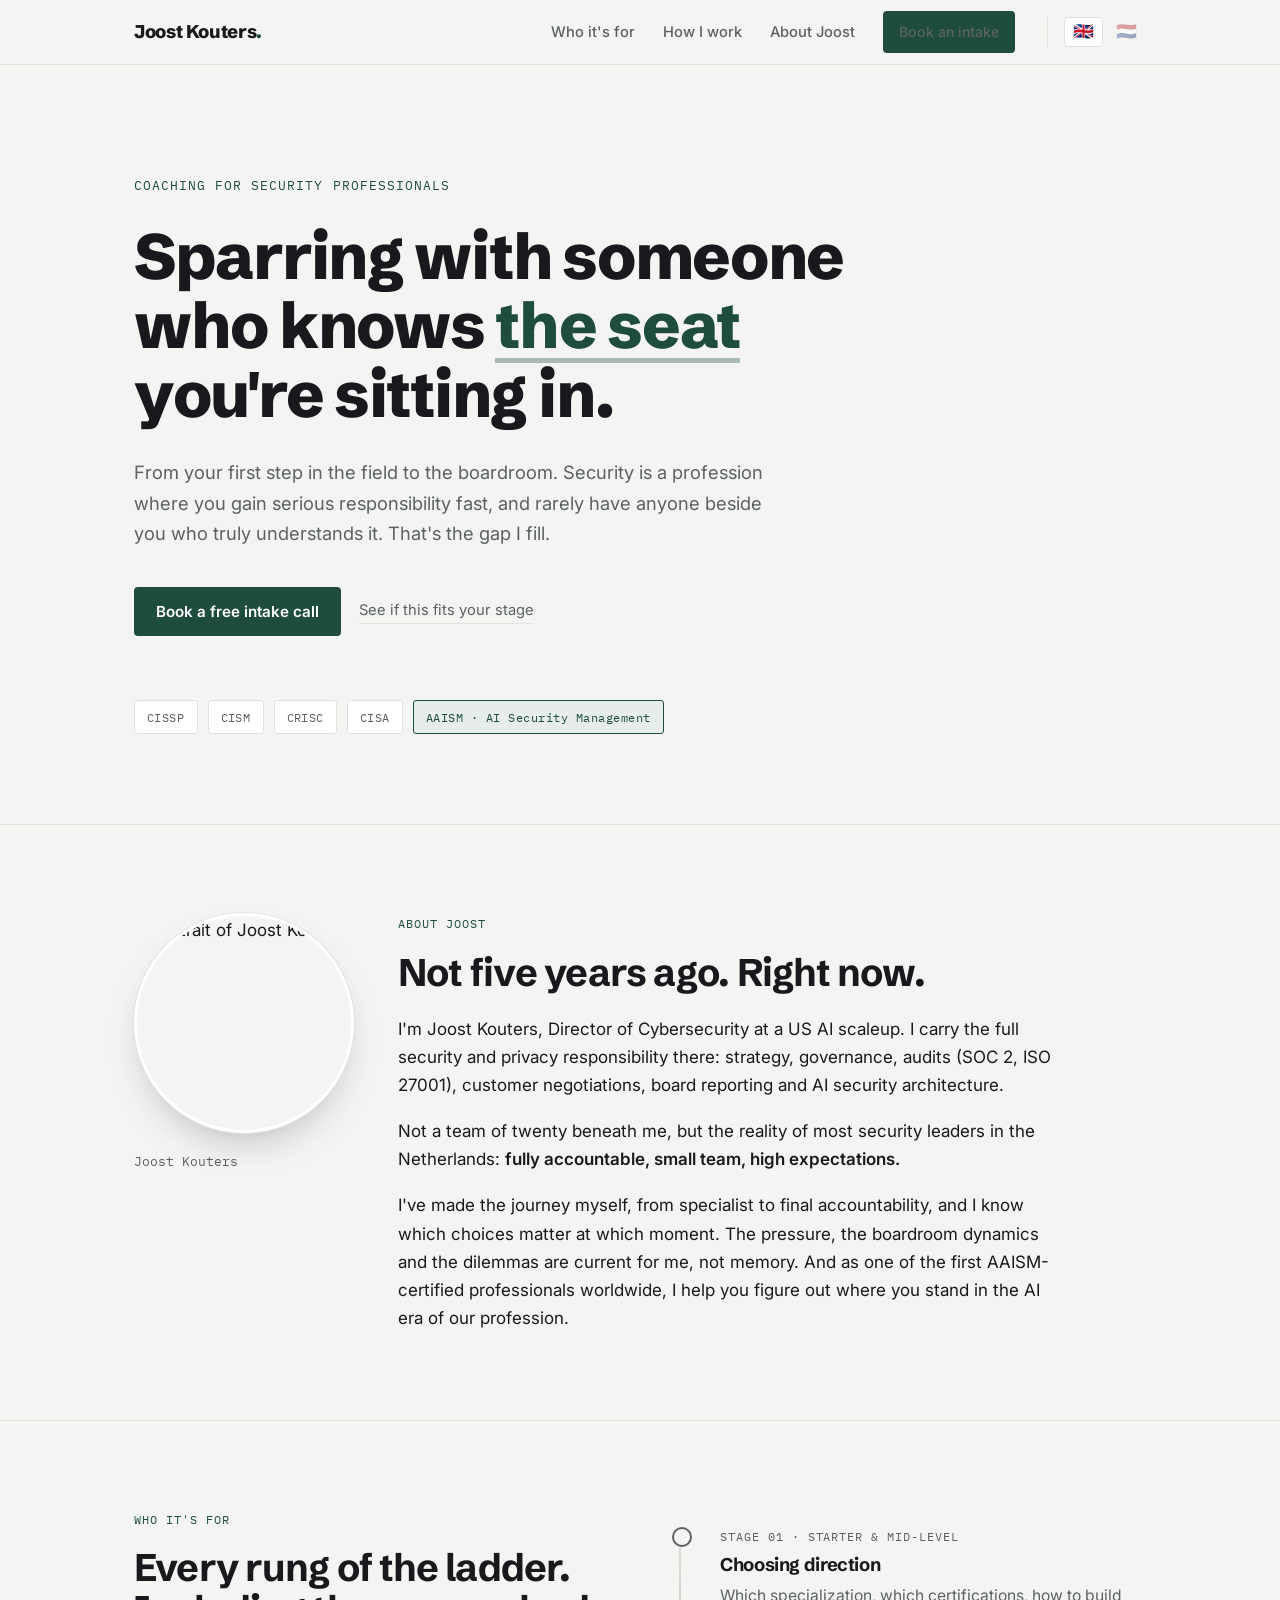
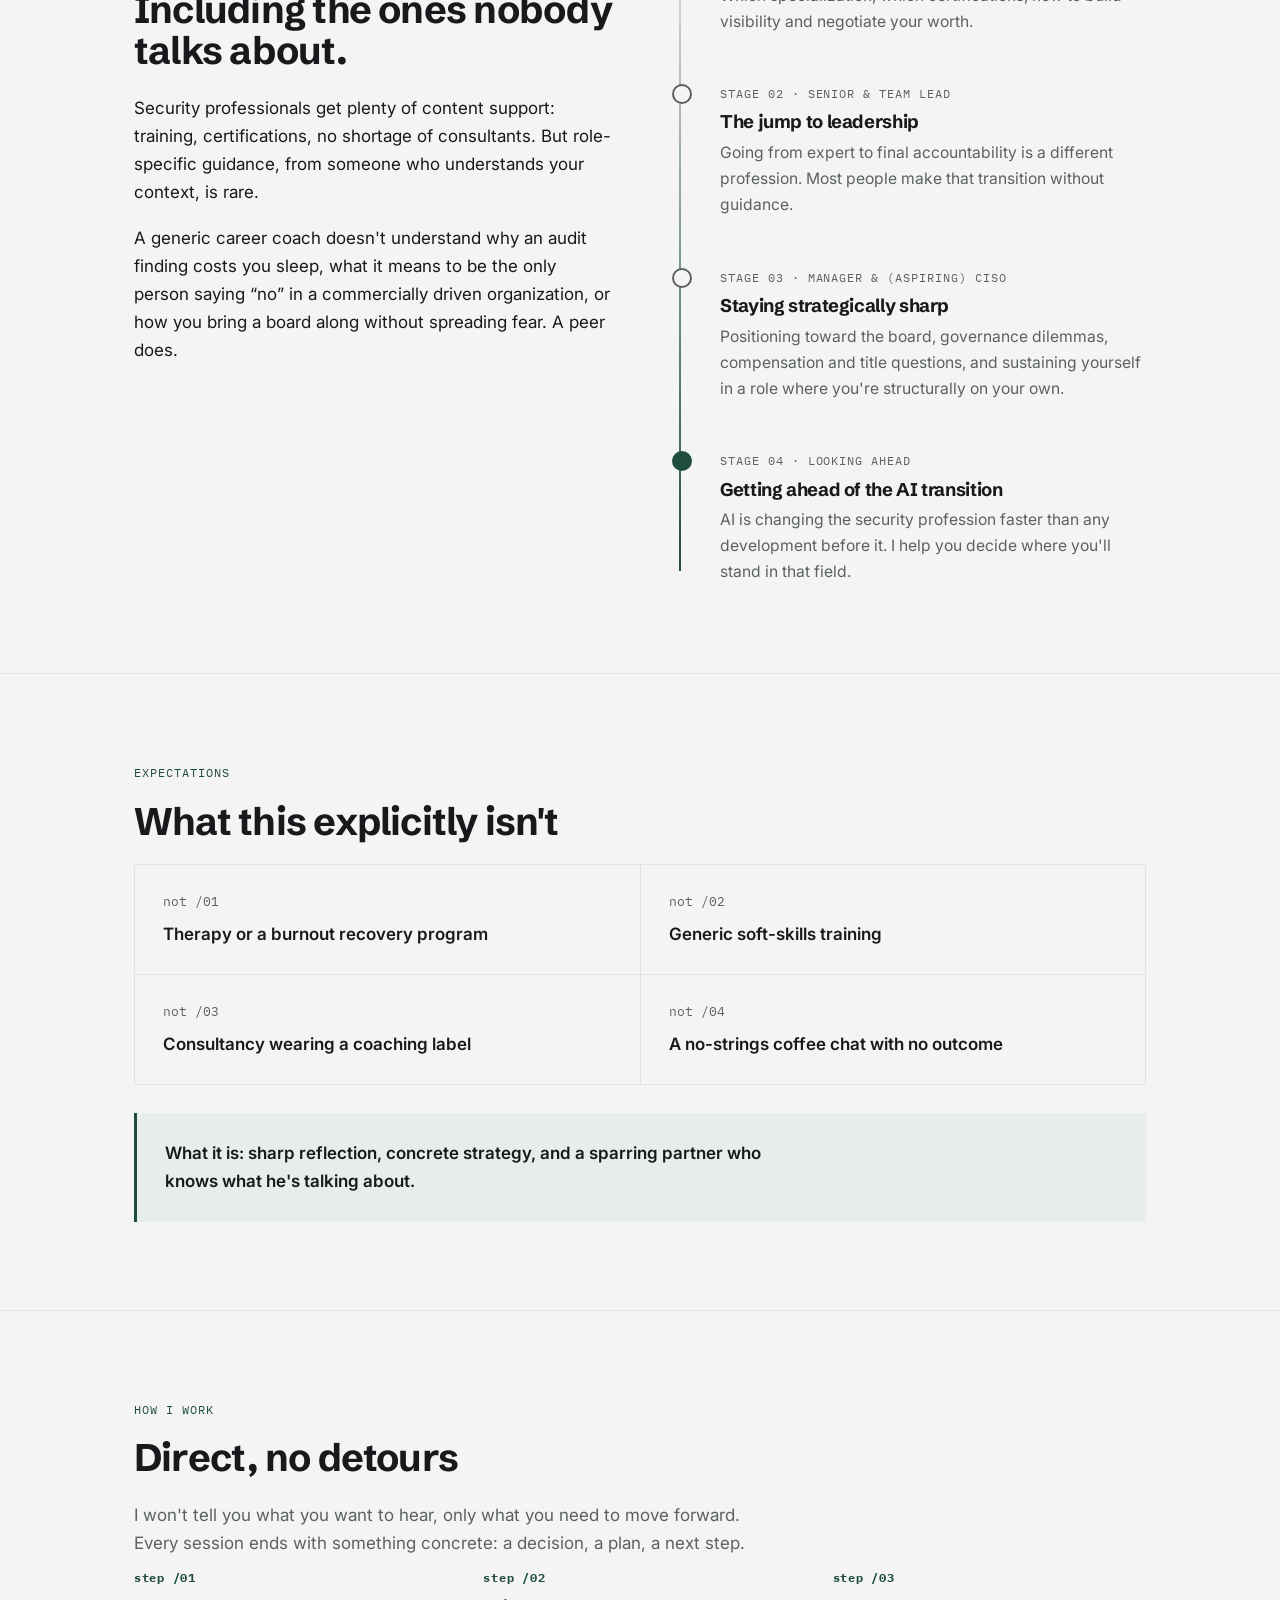
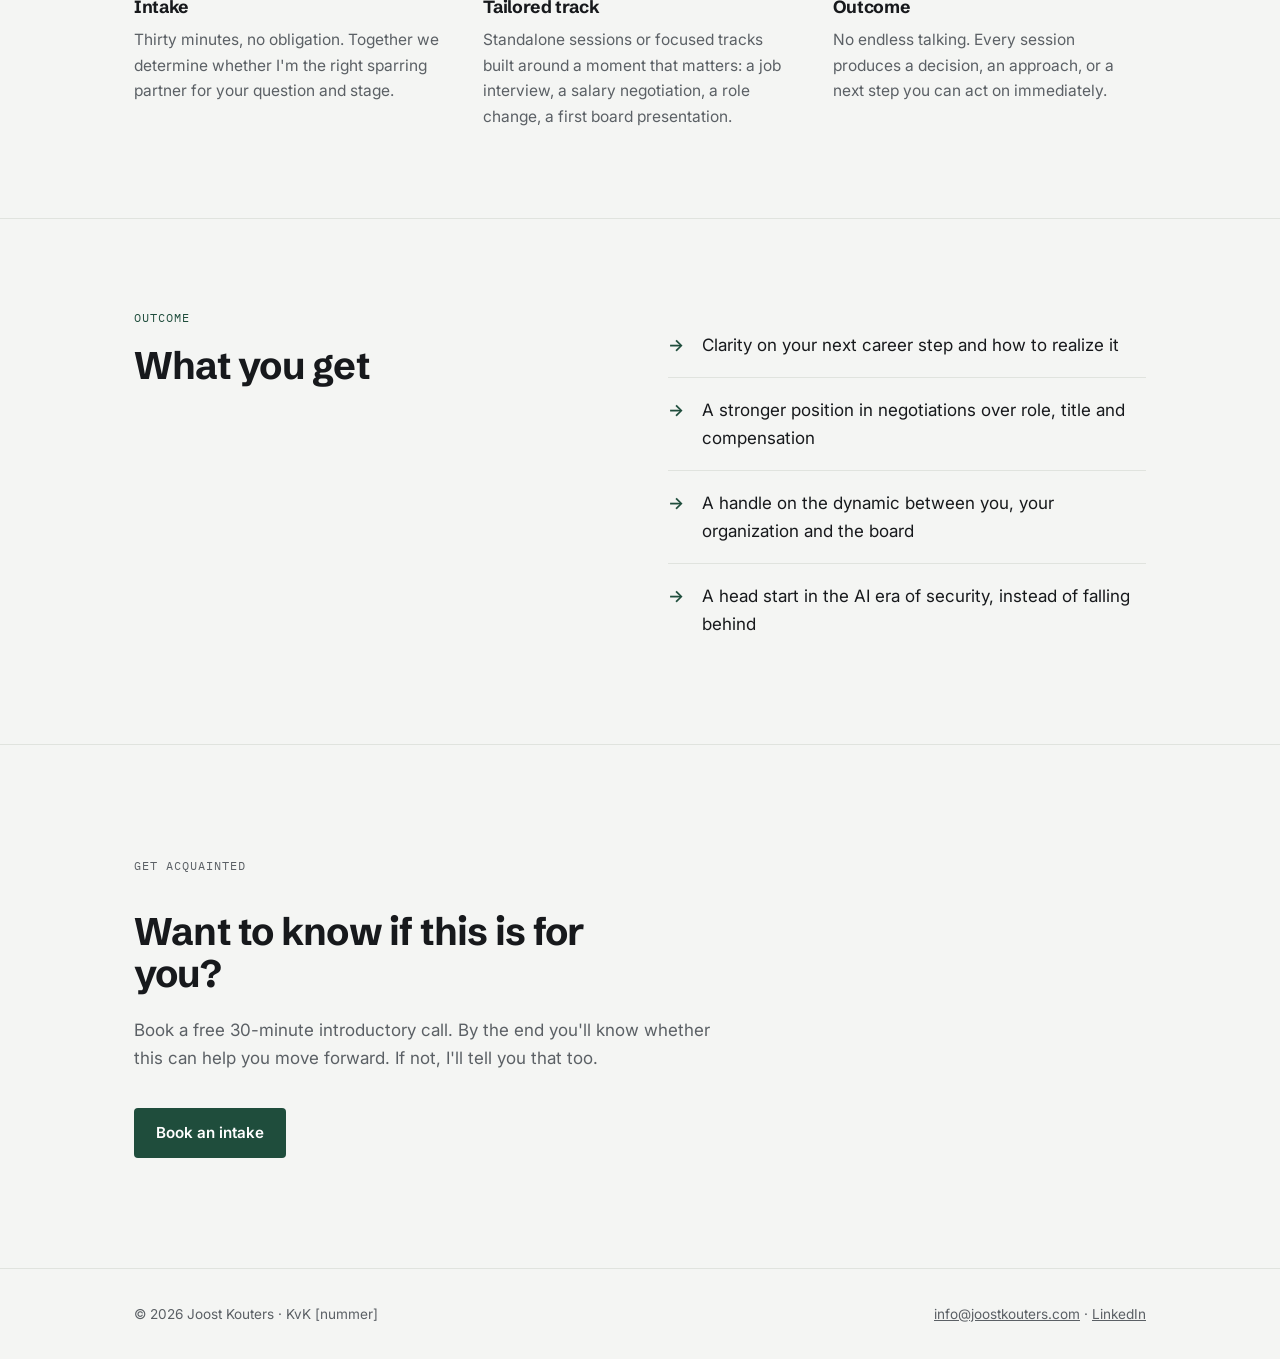
==== coaching/index.html @ 0af23fb3 "Create index.html" ====
<!DOCTYPE html>
<html lang="en">
<head>
<meta charset="UTF-8">
<meta name="viewport" content="width=device-width, initial-scale=1.0">
<title data-en="Coaching for Security Professionals — Joost Kouters" data-nl="Coaching voor securityprofessionals — Joost Kouters">Coaching for Security Professionals — Joost Kouters</title>
<meta name="description"
  data-en-content="Career guidance for security professionals, at every stage. From a peer who's in the seat right now."
  data-nl-content="Carri&egrave;rebegeleiding voor securityprofessionals, in elke fase. Door een vakgenoot die nu zelf in de rol zit."
  content="Career guidance for security professionals, at every stage. From a peer who's in the seat right now.">
<link rel="preconnect" href="https://fonts.googleapis.com">
<link rel="preconnect" href="https://fonts.gstatic.com" crossorigin>
<link href="https://fonts.googleapis.com/css2?family=Schibsted+Grotesk:wght@400;500;600;700;800&family=Inter:wght@400;500;600&family=IBM+Plex+Mono:wght@400;500&display=swap" rel="stylesheet">
<link rel="stylesheet" href="/style.css">
</head>
<body>

<nav>
  <div class="wrap nav-inner">
    <a class="wordmark" href="/">Joost Kouters<span>.</span></a>
    <div class="nav-links">
      <a href="#voorwie" data-en="Who it's for" data-nl="Voor wie">Who it's for</a>
      <a href="#werkwijze" data-en="How I work" data-nl="Werkwijze">How I work</a>
      <a href="#over" data-en="About Joost" data-nl="Over Joost">About Joost</a>
      <a class="btn small" href="#contact" data-en="Book an intake" data-nl="Plan een intake">Book an intake</a>
      <div class="lang-switch" role="group" aria-label="Language">
        <button type="button" data-set-lang="en" aria-pressed="true"><span aria-hidden="true">🇬🇧</span><span class="visually-hidden">English</span></button>
        <button type="button" data-set-lang="nl" aria-pressed="false"><span aria-hidden="true">🇳🇱</span><span class="visually-hidden">Nederlands</span></button>
      </div>
    </div>
  </div>
</nav>

<header class="hero" id="top">
  <div class="wrap">
    <p class="eyebrow" data-en="Coaching for security professionals" data-nl="Coaching voor securityprofessionals">Coaching for security professionals</p>
    <h1 data-en-html="Sparring with someone who knows <em>the seat</em> you're sitting in."
        data-nl-html="Sparring door iemand die <em>de stoel kent</em> waarin jij zit.">Sparring with someone who knows <em>the seat</em> you're sitting in.</h1>
    <p class="lede"
      data-en="From your first step in the field to the boardroom. Security is a profession where you gain serious responsibility fast, and rarely have anyone beside you who truly understands it. That's the gap I fill."
      data-nl="Van je eerste stap in het vak tot de bestuurstafel. Security is een vak waarin je snel veel verantwoordelijkheid krijgt en zelden iemand naast je hebt die het echt begrijpt. Dat gat vul ik.">
      From your first step in the field to the boardroom. Security is a profession where you gain serious responsibility fast, and rarely have anyone beside you who truly understands it. That's the gap I fill.
    </p>
    <div class="hero-cta">
      <a class="btn" href="#contact" data-en="Book a free intake call" data-nl="Plan een vrijblijvende intake">Book a free intake call</a>
      <a class="quiet" href="#voorwie" data-en="See if this fits your stage" data-nl="Kijk of dit bij jouw fase past">See if this fits your stage</a>
    </div>
    <div class="certs" aria-label="Certifications">
      <span class="cert">CISSP</span>
      <span class="cert">CISM</span>
      <span class="cert">CRISC</span>
      <span class="cert">CISA</span>
      <span class="cert hl">AAISM &middot; AI Security Management</span>
    </div>
  </div>
</header>

<section id="over">
  <div class="wrap cols cols--photo">
    <div class="about-photo-wrap">
      <img class="about-photo" src="/images/joost.jpg" alt="Portrait of Joost Kouters" width="220" height="220" loading="lazy">
      <span class="caption">Joost Kouters</span>
    </div>
    <div>
      <p class="kicker" data-en="About Joost" data-nl="Over Joost">About Joost</p>
      <h2 data-en="Not five years ago. Right now." data-nl="Niet vijf jaar geleden in de rol. Nu.">Not five years ago. Right now.</h2>
      <div class="prose reveal">
      <p data-en="I'm Joost Kouters, Director of Cybersecurity at a US AI scaleup. I carry the full security and privacy responsibility there: strategy, governance, audits (SOC 2, ISO 27001), customer negotiations, board reporting and AI security architecture."
         data-nl="Ik ben Joost Kouters, Director of Cybersecurity bij een Amerikaanse AI-scaleup. Ik draag daar de volledige security- en privacyverantwoordelijkheid: strategie, governance, audits (SOC 2, ISO 27001), klantonderhandelingen, boardrapportage en AI-securityarchitectuur.">
         I'm Joost Kouters, Director of Cybersecurity at a US AI scaleup. I carry the full security and privacy responsibility there: strategy, governance, audits (SOC 2, ISO 27001), customer negotiations, board reporting and AI security architecture.
      </p>
      <p data-en-html="Not a team of twenty beneath me, but the reality of most security leaders in the Netherlands: <strong>fully accountable, small team, high expectations.</strong>"
         data-nl-html="Geen team van twintig man onder me, maar de realiteit van de meeste securityleiders in Nederland: <strong>eindverantwoordelijk, klein team, grote verwachtingen.</strong>">
         Not a team of twenty beneath me, but the reality of most security leaders in the Netherlands: <strong>fully accountable, small team, high expectations.</strong>
      </p>
      <p data-en="I've made the journey myself, from specialist to final accountability, and I know which choices matter at which moment. The pressure, the boardroom dynamics and the dilemmas are current for me, not memory. And as one of the first AAISM-certified professionals worldwide, I help you figure out where you stand in the AI era of our profession."
         data-nl="Ik heb zelf de weg afgelegd van specialist naar eindverantwoordelijke en weet welke keuzes op welk moment het verschil maken. De druk, de boarddynamiek en de dilemma's zijn voor mij actueel, geen herinnering. En als een van de eerste AAISM-gecertificeerden wereldwijd help ik je bepalen waar jij staat in het AI-tijdperk van ons vak.">
         I've made the journey myself, from specialist to final accountability, and I know which choices matter at which moment. The pressure, the boardroom dynamics and the dilemmas are current for me, not memory. And as one of the first AAISM-certified professionals worldwide, I help you figure out where you stand in the AI era of our profession.
      </p>
      </div>
    </div>
  </div>
</section>

<section id="voorwie">
  <div class="wrap cols">
    <div>
      <p class="kicker" data-en="Who it's for" data-nl="Voor wie">Who it's for</p>
      <h2 data-en="Every rung of the ladder. Including the ones nobody talks about." data-nl="Elke fase van de ladder. Ook de treden waar niemand het over heeft.">Every rung of the ladder. Including the ones nobody talks about.</h2>
      <div class="prose">
        <p data-en="Security professionals get plenty of content support: training, certifications, no shortage of consultants. But role-specific guidance, from someone who understands your context, is rare."
           data-nl="Securityprofessionals krijgen volop inhoudelijke ondersteuning: trainingen, certificeringen, consultants genoeg. Maar rolgerichte begeleiding, door iemand die jouw context kent, is zeldzaam.">
           Security professionals get plenty of content support: training, certifications, no shortage of consultants. But role-specific guidance, from someone who understands your context, is rare.
        </p>
        <p data-en="A generic career coach doesn't understand why an audit finding costs you sleep, what it means to be the only person saying &ldquo;no&rdquo; in a commercially driven organization, or how you bring a board along without spreading fear. A peer does."
           data-nl="Een generieke loopbaancoach begrijpt niet waarom een auditfinding je nachtrust kost, wat het betekent om als enige &ldquo;nee&rdquo; te zeggen in een commercieel gedreven organisatie, of hoe je een board meeneemt zonder angst te zaaien. Een vakgenoot wel.">
           A generic career coach doesn't understand why an audit finding costs you sleep, what it means to be the only person saying &ldquo;no&rdquo; in a commercially driven organization, or how you bring a board along without spreading fear. A peer does.
        </p>
      </div>
    </div>
    <div class="ladder" role="list">
      <div class="rung reveal" role="listitem">
        <span class="stage" data-en="Stage 01 &middot; Starter &amp; Mid-level" data-nl="Fase 01 &middot; Starter &amp; medior">Stage 01 &middot; Starter &amp; Mid-level</span>
        <h3 data-en="Choosing direction" data-nl="Richting kiezen">Choosing direction</h3>
        <p data-en="Which specialization, which certifications, how to build visibility and negotiate your worth."
           data-nl="Welke specialisatie, welke certificeringen, hoe bouw je zichtbaarheid en onderhandel je over je waarde.">
           Which specialization, which certifications, how to build visibility and negotiate your worth.
        </p>
      </div>
      <div class="rung reveal" role="listitem">
        <span class="stage" data-en="Stage 02 &middot; Senior &amp; Team Lead" data-nl="Fase 02 &middot; Senior &amp; teamlead">Stage 02 &middot; Senior &amp; Team Lead</span>
        <h3 data-en="The jump to leadership" data-nl="De sprong naar leiderschap">The jump to leadership</h3>
        <p data-en="Going from expert to final accountability is a different profession. Most people make that transition without guidance."
           data-nl="Van expert naar eindverantwoordelijke is een ander vak. De meeste mensen maken die overgang zonder begeleiding.">
           Going from expert to final accountability is a different profession. Most people make that transition without guidance.
        </p>
      </div>
      <div class="rung reveal" role="listitem">
        <span class="stage" data-en="Stage 03 &middot; Manager &amp; (Aspiring) CISO" data-nl="Fase 03 &middot; Manager &amp; (aspirant-)CISO">Stage 03 &middot; Manager &amp; (Aspiring) CISO</span>
        <h3 data-en="Staying strategically sharp" data-nl="Strategisch scherp blijven">Staying strategically sharp</h3>
        <p data-en="Positioning toward the board, governance dilemmas, compensation and title questions, and sustaining yourself in a role where you're structurally on your own."
           data-nl="Positionering richting bestuur, governance-dilemma's, compensatie- en titelvraagstukken, en duurzaam functioneren in een rol waarin je structureel alleen staat.">
           Positioning toward the board, governance dilemmas, compensation and title questions, and sustaining yourself in a role where you're structurally on your own.
        </p>
      </div>
      <div class="rung reveal" role="listitem">
        <span class="stage" data-en="Stage 04 &middot; Looking Ahead" data-nl="Fase 04 &middot; Vooruitkijkers">Stage 04 &middot; Looking Ahead</span>
        <h3 data-en="Getting ahead of the AI transition" data-nl="De AI-transitie voor zijn">Getting ahead of the AI transition</h3>
        <p data-en="AI is changing the security profession faster than any development before it. I help you decide where you'll stand in that field."
           data-nl="AI verandert het securityvak sneller dan welke ontwikkeling ook. Ik help je bepalen waar jij in dat speelveld gaat staan.">
           AI is changing the security profession faster than any development before it. I help you decide where you'll stand in that field.
        </p>
      </div>
    </div>
  </div>
</section>

<section id="niet">
  <div class="wrap">
    <p class="kicker" data-en="Expectations" data-nl="Verwachtingen">Expectations</p>
    <h2 data-en="What this explicitly isn't" data-nl="Wat het expliciet niet is">What this explicitly isn't</h2>
    <div class="not-grid">
      <div class="not-item reveal"><span class="no" data-en="not /01" data-nl="niet /01">not /01</span><p data-en="Therapy or a burnout recovery program" data-nl="Therapie of een burn-outtraject">Therapy or a burnout recovery program</p></div>
      <div class="not-item reveal"><span class="no" data-en="not /02" data-nl="niet /02">not /02</span><p data-en="Generic soft-skills training" data-nl="Generieke soft-skillstraining">Generic soft-skills training</p></div>
      <div class="not-item reveal"><span class="no" data-en="not /03" data-nl="niet /03">not /03</span><p data-en="Consultancy wearing a coaching label" data-nl="Consultancy met een coachingslabel">Consultancy wearing a coaching label</p></div>
      <div class="not-item reveal"><span class="no" data-en="not /04" data-nl="niet /04">not /04</span><p data-en="A no-strings coffee chat with no outcome" data-nl="Vrijblijvend kopje koffie zonder uitkomst">A no-strings coffee chat with no outcome</p></div>
    </div>
    <div class="wel reveal">
      <p data-en="What it is: sharp reflection, concrete strategy, and a sparring partner who knows what he's talking about."
         data-nl="Wel: scherpe reflectie, concrete strategie en een sparringpartner die weet waar hij het over heeft.">
         What it is: sharp reflection, concrete strategy, and a sparring partner who knows what he's talking about.
      </p>
    </div>
  </div>
</section>

<section id="werkwijze">
  <div class="wrap">
    <p class="kicker" data-en="How I work" data-nl="Werkwijze">How I work</p>
    <h2 data-en="Direct, no detours" data-nl="Direct en zonder omhaal">Direct, no detours</h2>
    <p style="max-width:58ch;color:#5B6065;margin-bottom:14px"
       data-en="I won't tell you what you want to hear, only what you need to move forward. Every session ends with something concrete: a decision, a plan, a next step."
       data-nl="Ik vertel je niet wat je wilt horen, maar wat je nodig hebt om verder te komen. Elke sessie eindigt met iets concreets: een beslissing, een plan, een volgende stap.">
       I won't tell you what you want to hear, only what you need to move forward. Every session ends with something concrete: a decision, a plan, a next step.
    </p>
    <div class="steps">
      <div class="step reveal">
        <h3 data-n="step /01" data-en="Intake" data-nl="Intake">Intake</h3>
        <p data-en="Thirty minutes, no obligation. Together we determine whether I'm the right sparring partner for your question and stage."
           data-nl="Dertig minuten, vrijblijvend. We bepalen samen of ik de juiste sparringpartner ben voor jouw vraag en fase.">
           Thirty minutes, no obligation. Together we determine whether I'm the right sparring partner for your question and stage.
        </p>
      </div>
      <div class="step reveal">
        <h3 data-n="step /02" data-en="Tailored track" data-nl="Traject op maat">Tailored track</h3>
        <p data-en="Standalone sessions or focused tracks built around a moment that matters: a job interview, a salary negotiation, a role change, a first board presentation."
           data-nl="Losse sessies of gerichte trajecten rond een moment dat ertoe doet: een sollicitatie, een salarisonderhandeling, een rolwisseling, een eerste boardpresentatie.">
           Standalone sessions or focused tracks built around a moment that matters: a job interview, a salary negotiation, a role change, a first board presentation.
        </p>
      </div>
      <div class="step reveal">
        <h3 data-n="step /03" data-en="Outcome" data-nl="Uitkomst">Outcome</h3>
        <p data-en="No endless talking. Every session produces a decision, an approach, or a next step you can act on immediately."
           data-nl="Geen eindeloos praten. Elke afspraak levert een besluit, een aanpak of een volgende stap op die je direct kunt uitvoeren.">
           No endless talking. Every session produces a decision, an approach, or a next step you can act on immediately.
        </p>
      </div>
    </div>
  </div>
</section>

<section id="resultaat">
  <div class="wrap cols">
    <div>
      <p class="kicker" data-en="Outcome" data-nl="Resultaat">Outcome</p>
      <h2 data-en="What you get" data-nl="Wat het je oplevert">What you get</h2>
    </div>
    <ul class="results">
      <li class="reveal" data-en="Clarity on your next career step and how to realize it" data-nl="Helderheid over je volgende carri&egrave;restap en hoe je die realiseert">Clarity on your next career step and how to realize it</li>
      <li class="reveal" data-en="A stronger position in negotiations over role, title and compensation" data-nl="Een sterkere positie in onderhandelingen over rol, titel en beloning">A stronger position in negotiations over role, title and compensation</li>
      <li class="reveal" data-en="A handle on the dynamic between you, your organization and the board" data-nl="Grip op de dynamiek tussen jou, je organisatie en het bestuur">A handle on the dynamic between you, your organization and the board</li>
      <li class="reveal" data-en="A head start in the AI era of security, instead of falling behind" data-nl="Een voorsprong in het AI-tijdperk van security, in plaats van een achterstand">A head start in the AI era of security, instead of falling behind</li>
    </ul>
  </div>
</section>

<section class="cta" id="contact">
  <div class="wrap">
    <p class="kicker" data-en="Get acquainted" data-nl="Kennismaken">Get acquainted</p>
    <h2 data-en="Want to know if this is for you?" data-nl="Weten of dit iets voor jou is?">Want to know if this is for you?</h2>
    <p data-en="Book a free 30-minute introductory call. By the end you'll know whether this can help you move forward. If not, I'll tell you that too."
       data-nl="Plan een vrijblijvend kennismakingsgesprek van dertig minuten. Aan het einde weet je of dit je verder helpt. Zo niet, dan zeg ik dat ook.">
       Book a free 30-minute introductory call. By the end you'll know whether this can help you move forward. If not, I'll tell you that too.
    </p>
    <a class="btn" href="mailto:info@joostkouters.com?subject=Intake" data-en="Book an intake" data-nl="Plan een intake">Book an intake</a>
  </div>
</section>

<footer>
  <div class="wrap foot">
    <span>&copy; 2026 Joost Kouters &middot; KvK [nummer]</span>
    <span><a href="mailto:info@joostkouters.com">info@joostkouters.com</a> &middot; <a href="#" rel="noopener">LinkedIn</a></span>
  </div>
</footer>

<script src="/switch.js" defer></script>
<script src="/reveal.js" defer></script>
</body>
</html>
---- style.css ----
:root{
  --paper:#F4F5F3;
  --ink:#17191C;
  --muted:#5B6065;
  --line:#E0E3DE;
  --spruce:#1F4D3C;
  --spruce-soft:#E7EEE9;
  --maxw:1060px;
}
*{margin:0;padding:0;box-sizing:border-box}
html{scroll-behavior:smooth}
body{
  background:var(--paper);
  color:var(--ink);
  font-family:'Inter',system-ui,sans-serif;
  font-size:17px;
  line-height:1.65;
  -webkit-font-smoothing:antialiased;
}
h1,h2,h3{font-family:'Schibsted Grotesk',sans-serif;line-height:1.08;letter-spacing:-0.02em}
.mono{font-family:'IBM Plex Mono',monospace}
a{color:inherit}
:focus-visible{outline:2px solid var(--spruce);outline-offset:3px;border-radius:2px}
.wrap{max-width:var(--maxw);margin:0 auto;padding:0 24px}

/* ---------- nav ---------- */
nav{
  position:sticky;top:0;z-index:10;
  background:color-mix(in srgb, var(--paper) 88%, transparent);
  backdrop-filter:blur(10px);
  border-bottom:1px solid var(--line);
}
.nav-inner{display:flex;align-items:center;justify-content:space-between;height:64px}
.wordmark{font-family:'Schibsted Grotesk',sans-serif;font-weight:800;font-size:1.15rem;text-decoration:none;letter-spacing:-0.02em}
.wordmark span{color:var(--spruce)}
.nav-links{display:flex;gap:28px;align-items:center}
.nav-links a{font-size:.92rem;text-decoration:none;color:var(--muted);font-weight:500}
.nav-links a:hover{color:var(--ink)}
.btn{
  display:inline-block;background:var(--spruce);color:#fff;text-decoration:none;
  font-weight:600;font-size:.95rem;padding:12px 22px;border-radius:4px;
  transition:background .15s ease;
}
.btn:hover{background:#173D2F}
.btn.small{padding:9px 16px;font-size:.88rem}
@media(max-width:720px){.nav-links a:not(.btn){display:none}}

.lang-switch{display:flex;gap:4px;margin-left:4px;padding-left:16px;border-left:1px solid var(--line)}
@media(max-width:720px){.lang-switch{border-left:none;padding-left:0}}
.lang-switch button{
  background:none;border:1px solid transparent;border-radius:4px;
  font-size:1.05rem;line-height:1;padding:6px 8px;cursor:pointer;
  opacity:.4;transition:opacity .15s ease, border-color .15s ease, background .15s ease;
}
.lang-switch button:hover{opacity:.75}
.lang-switch button[aria-pressed="true"]{opacity:1;border-color:var(--line);background:#fff}
.visually-hidden{
  position:absolute;width:1px;height:1px;padding:0;margin:-1px;overflow:hidden;
  clip:rect(0,0,0,0);white-space:nowrap;border:0;
}

/* ---------- hero ---------- */
header.hero{padding:110px 0 90px;border-bottom:1px solid var(--line)}
.eyebrow{
  font-family:'IBM Plex Mono',monospace;font-size:.8rem;letter-spacing:.08em;
  text-transform:uppercase;color:var(--spruce);margin-bottom:26px;
}
h1{font-size:clamp(2.4rem,5.6vw,4rem);font-weight:800;max-width:18ch}
h1 em{font-style:normal;color:var(--spruce);position:relative;white-space:nowrap}
h1 em::after{
  content:"";position:absolute;left:0;bottom:.04em;height:.08em;width:100%;
  background:var(--spruce);opacity:.35;transform:scaleX(0);transform-origin:left;
  animation:draw .8s .4s ease forwards;
}
@keyframes draw{to{transform:scaleX(1)}}
.hero p.lede{max-width:54ch;margin-top:28px;font-size:1.15rem;color:var(--muted)}
.hero-cta{margin-top:38px;display:flex;gap:18px;align-items:center;flex-wrap:wrap}
.hero-cta .quiet{font-size:.92rem;color:var(--muted);text-decoration:none;border-bottom:1px solid var(--line)}
.hero-cta .quiet:hover{border-color:var(--ink)}
.certs{margin-top:64px;display:flex;gap:10px;flex-wrap:wrap}
.cert{
  font-family:'IBM Plex Mono',monospace;font-size:.78rem;letter-spacing:.04em;
  border:1px solid var(--line);background:#fff;border-radius:3px;padding:6px 12px;color:var(--muted);
}
.cert.hl{border-color:var(--spruce);color:var(--spruce);background:var(--spruce-soft)}

/* ---------- generic section ---------- */
section{padding:88px 0;border-bottom:1px solid var(--line)}
.kicker{
  font-family:'IBM Plex Mono',monospace;font-size:.78rem;letter-spacing:.08em;
  text-transform:uppercase;color:var(--spruce);margin-bottom:18px;
}
h2{font-size:clamp(1.7rem,3.4vw,2.4rem);font-weight:700;max-width:24ch;margin-bottom:22px}
.cols{display:grid;grid-template-columns:1fr 1fr;gap:56px}
@media(max-width:820px){.cols{grid-template-columns:1fr}}
.prose p{margin-bottom:18px;max-width:60ch}
.prose p:last-child{margin-bottom:0}
.prose strong{font-weight:600}

/* ---------- card grid (hub) ---------- */
.cards{display:grid;grid-template-columns:repeat(3,1fr);gap:1px;background:var(--line);border:1px solid var(--line);margin-top:8px}
@media(max-width:820px){.cards{grid-template-columns:1fr}}
.card{background:var(--paper);padding:34px 30px;display:flex;flex-direction:column;text-decoration:none;transition:background .15s ease}
a.card:hover{background:#fff}
.card .tag{font-family:'IBM Plex Mono',monospace;font-size:.75rem;letter-spacing:.08em;text-transform:uppercase;color:var(--muted);margin-bottom:16px}
.card h3{font-size:1.25rem;font-weight:700;margin-bottom:10px}
.card p{color:var(--muted);font-size:.97rem;flex:1}
.card .go{margin-top:22px;font-weight:600;font-size:.92rem;color:var(--spruce)}
.card.featured{background:var(--spruce);color:#fff}
.card.featured .tag{color:#B9D2C6}
.card.featured p{color:#D7E4DC}
.card.featured .go{color:#fff}
a.card.featured:hover{background:#173D2F}

/* ---------- project rows ---------- */
.projects{margin-top:8px}
.project{
  display:grid;grid-template-columns:200px 1fr auto;gap:28px;align-items:baseline;
  padding:30px 0;border-bottom:1px solid var(--line);text-decoration:none;
}
.project:last-child{border-bottom:none}
.project:hover h3{color:var(--spruce)}
@media(max-width:720px){.project{grid-template-columns:1fr;gap:6px}}
.project .tag{font-family:'IBM Plex Mono',monospace;font-size:.75rem;letter-spacing:.08em;text-transform:uppercase;color:var(--muted)}
.project h3{font-size:1.2rem;font-weight:700;transition:color .15s ease}
.project p{color:var(--muted);font-size:.97rem;max-width:52ch}
.project .go{font-family:'IBM Plex Mono',monospace;font-size:.85rem;color:var(--spruce)}

/* ---------- about photo ---------- */
.about-photo{
  width:100%;max-width:220px;aspect-ratio:1/1;border-radius:50%;
  object-fit:cover;border:3px solid #fff;
  box-shadow:0 0 0 1px var(--line), 0 18px 40px -18px rgba(23,25,28,.35);
}
.about-photo-wrap{display:flex;flex-direction:column;gap:18px;align-items:flex-start}
.about-photo-wrap .caption{font-family:'IBM Plex Mono',monospace;font-size:.8rem;color:var(--muted)}
.cols.cols--photo{grid-template-columns:220px 1fr;align-items:start;gap:44px}
@media(max-width:820px){.cols.cols--photo{grid-template-columns:1fr}.about-photo-wrap{flex-direction:row;align-items:center;gap:16px}.about-photo{max-width:88px}}

/* ---------- ladder (coaching signature) ---------- */
.ladder{position:relative;margin-top:12px}
.ladder::before{
  content:"";position:absolute;left:11px;top:14px;bottom:14px;width:2px;
  background:linear-gradient(to bottom, var(--line), var(--spruce));
}
.rung{position:relative;padding:0 0 44px 52px}
.rung:last-child{padding-bottom:0}
.rung::before{
  content:"";position:absolute;left:4px;top:6px;width:16px;height:16px;border-radius:50%;
  background:var(--paper);border:2px solid var(--muted);
}
.rung:last-child::before{background:var(--spruce);border-color:var(--spruce)}
.rung .stage{font-family:'IBM Plex Mono',monospace;font-size:.75rem;letter-spacing:.08em;text-transform:uppercase;color:var(--muted)}
.rung h3{font-size:1.15rem;font-weight:700;margin:6px 0 8px}
.rung p{color:var(--muted);font-size:.98rem;max-width:52ch}

/* ---------- niet-lijst ---------- */
.not-grid{display:grid;grid-template-columns:repeat(2,1fr);gap:1px;background:var(--line);border:1px solid var(--line);margin-top:8px}
@media(max-width:640px){.not-grid{grid-template-columns:1fr}}
.not-item{background:var(--paper);padding:26px 28px}
.not-item .no{font-family:'IBM Plex Mono',monospace;color:var(--muted);font-size:.8rem;display:block;margin-bottom:8px}
.not-item p{font-weight:600}
.wel{margin-top:28px;padding:26px 28px;background:var(--spruce-soft);border-left:3px solid var(--spruce)}
.wel p{font-weight:600;max-width:58ch}

/* ---------- werkwijze ---------- */
.steps{display:grid;grid-template-columns:repeat(3,1fr);gap:36px;margin-top:12px}
@media(max-width:820px){.steps{grid-template-columns:1fr}}
.step h3{font-size:1.1rem;margin-bottom:10px}
.step h3::before{
  content:attr(data-n);display:block;font-family:'IBM Plex Mono',monospace;
  font-size:.78rem;color:var(--spruce);margin-bottom:14px;letter-spacing:.06em;
}
.step p{color:var(--muted);font-size:.97rem}

/* ---------- results ---------- */
ul.results{list-style:none;margin-top:6px}
ul.results li{
  padding:18px 0 18px 34px;border-bottom:1px solid var(--line);position:relative;max-width:62ch;
}
ul.results li:last-child{border-bottom:none}
ul.results li::before{
  content:"\2192";position:absolute;left:0;color:var(--spruce);font-weight:600;
}

/* ---------- cta / footer ---------- */
.cta{padding:110px 0;border-bottom:none;text-align:left}
.cta h2{max-width:22ch}
.cta p{color:var(--muted);max-width:54ch;margin-bottom:36px}
footer{border-top:1px solid var(--line);padding:34px 0;font-size:.85rem;color:var(--muted)}
.foot{display:flex;justify-content:space-between;gap:20px;flex-wrap:wrap}
footer a{color:var(--muted)}
footer a:hover{color:var(--ink)}

/* ---------- reveal ---------- */
.reveal{opacity:0;transform:translateY(14px);transition:opacity .5s ease,transform .5s ease}
.reveal.in{opacity:1;transform:none}
@media(prefers-reduced-motion:reduce){
  *{animation:none!important;transition:none!important}
  .reveal{opacity:1;transform:none}
  html{scroll-behavior:auto}
}
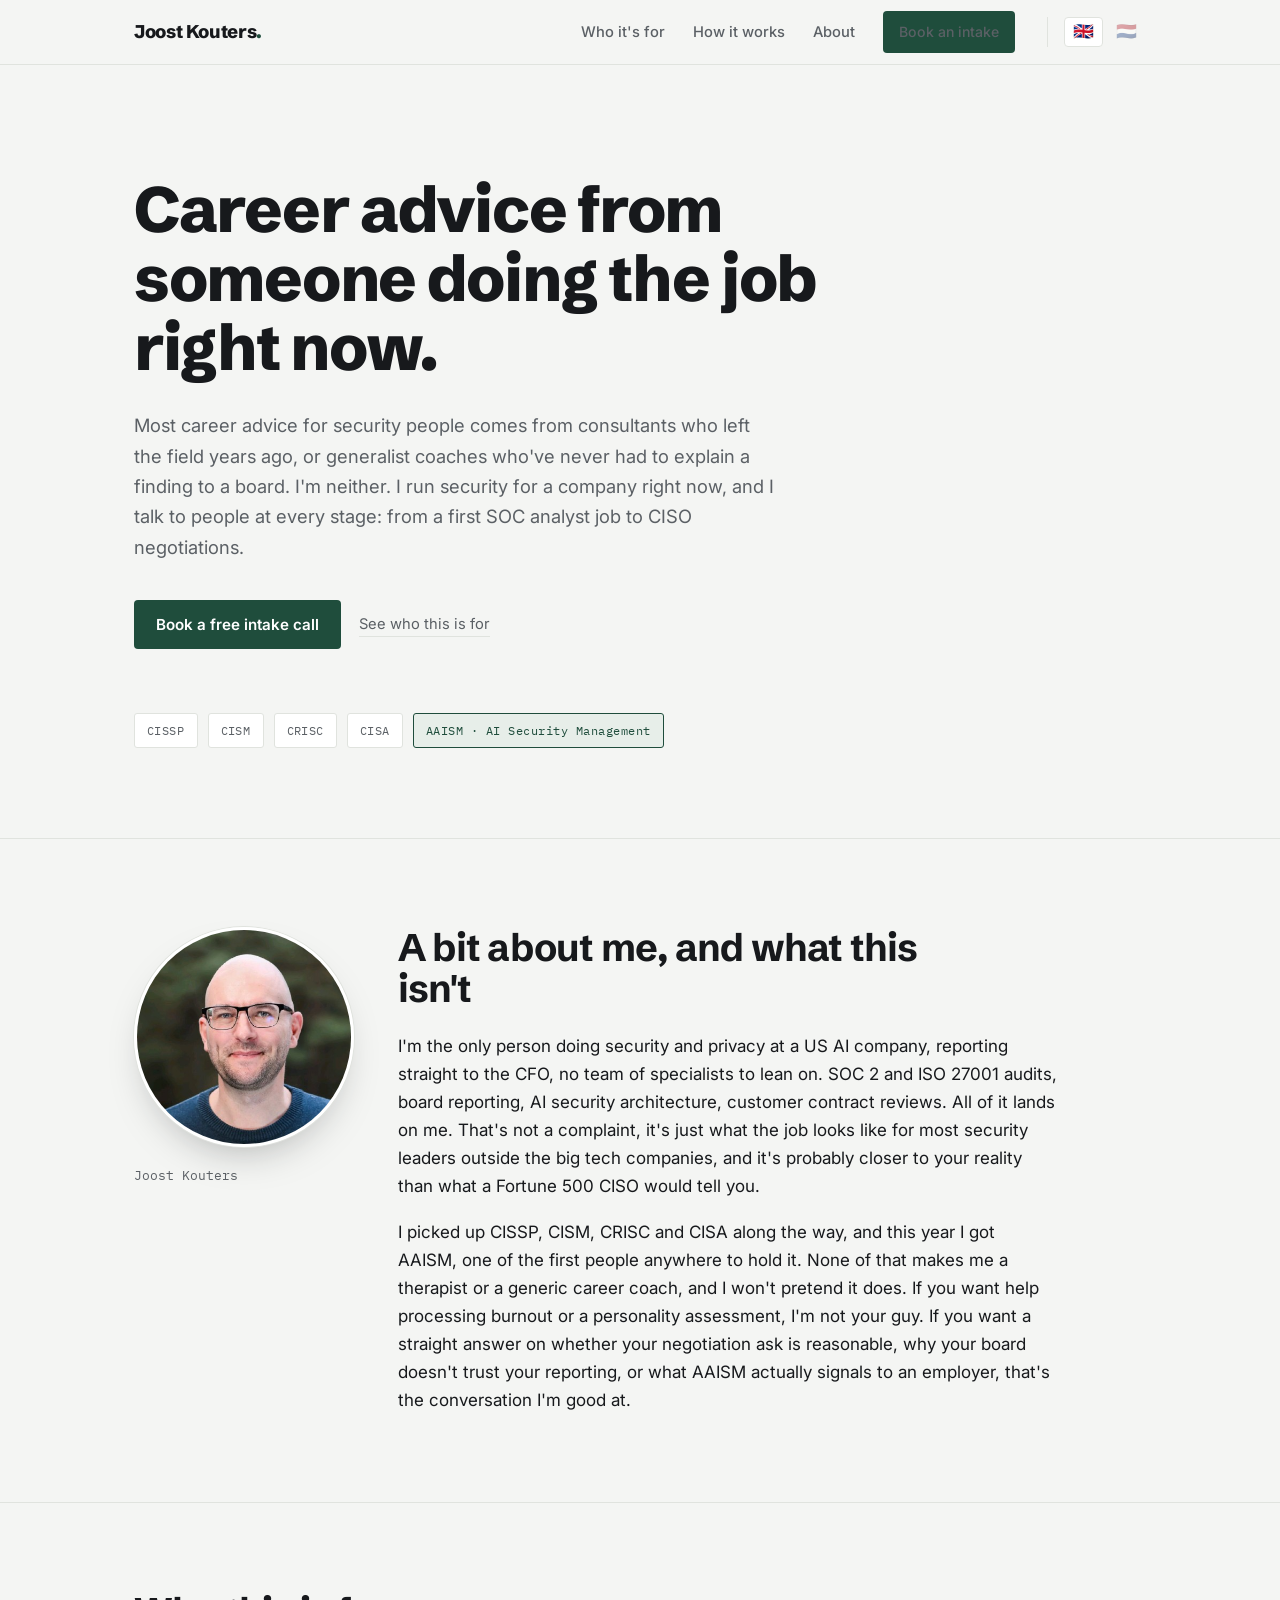
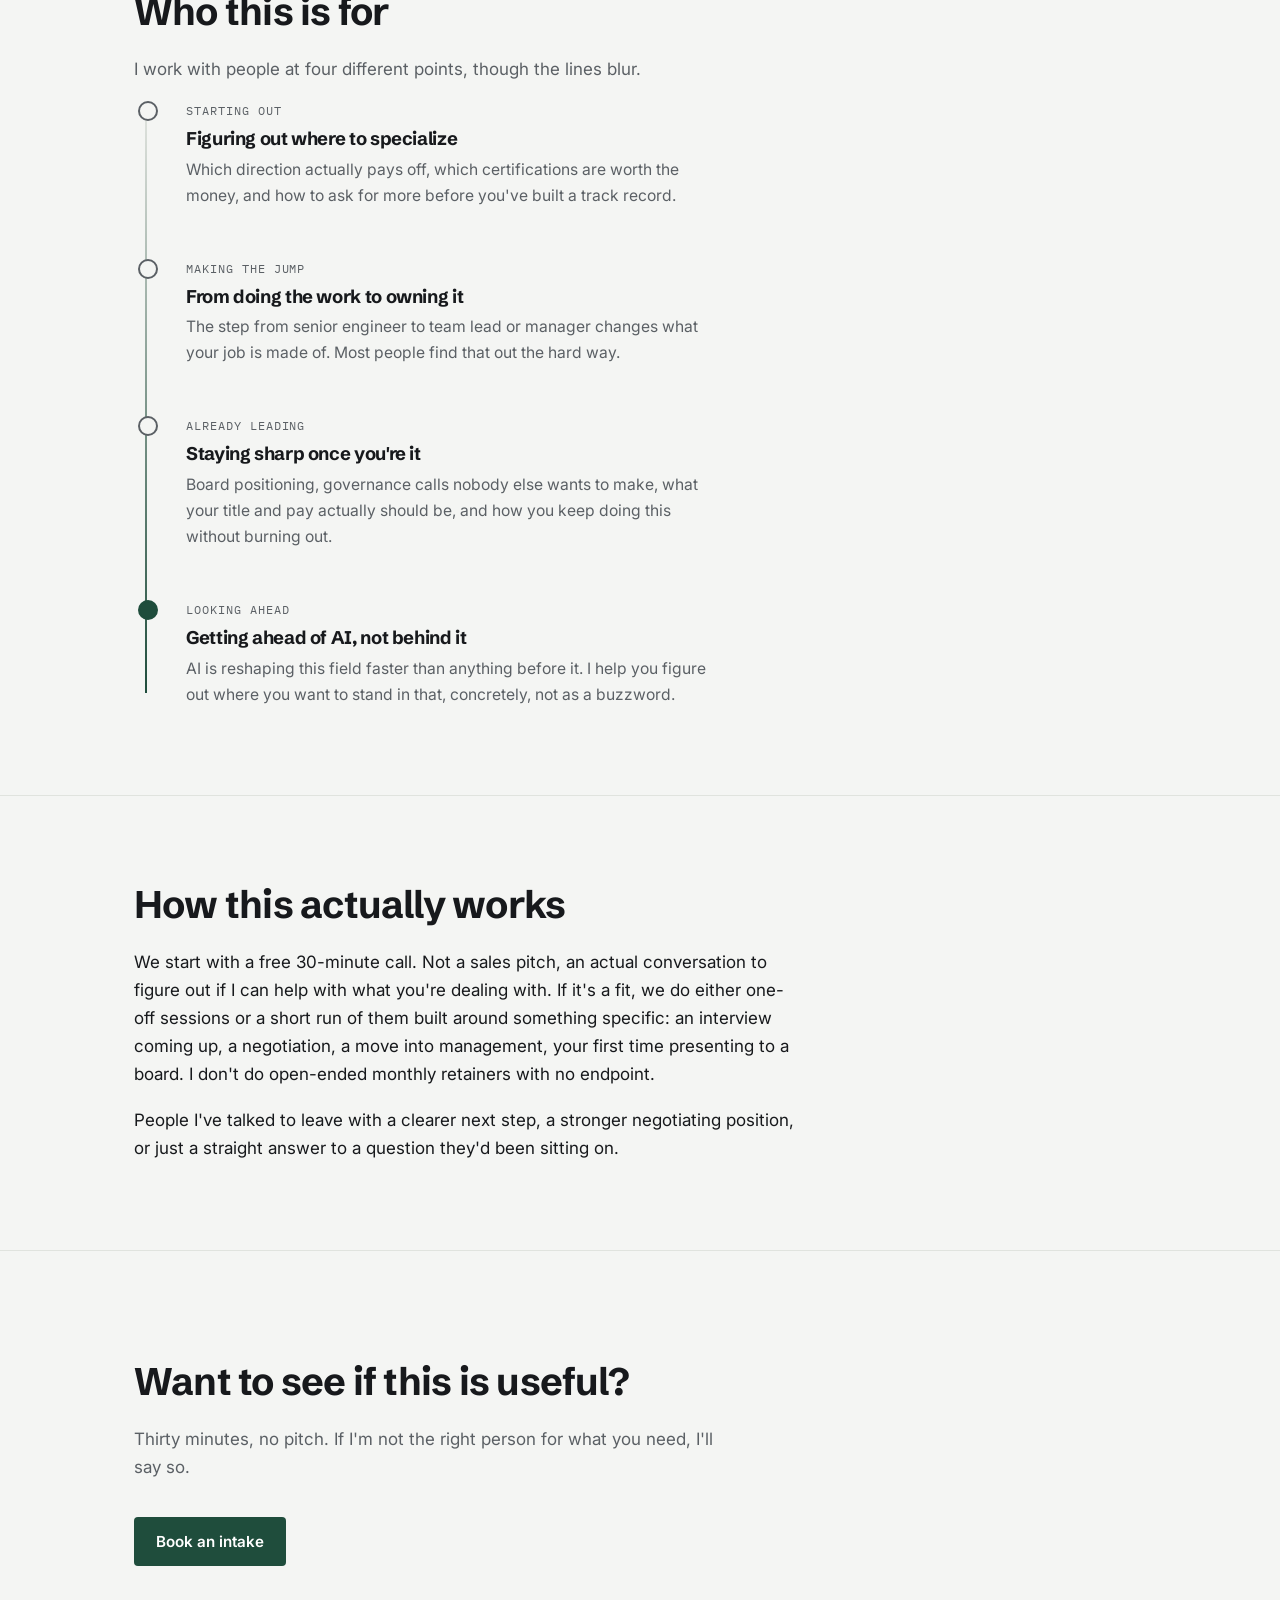
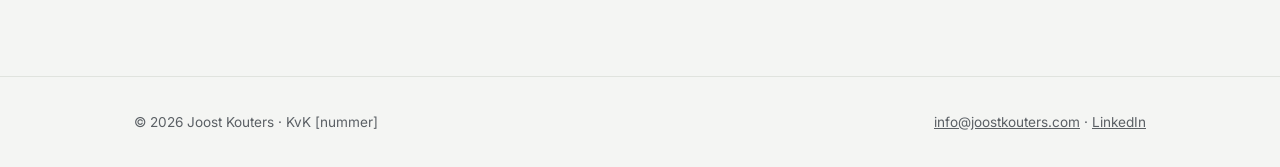
==== commit 930d8590: "Add files via upload" ====
--- a/coaching/index.html
+++ b/coaching/index.html
@@ -5,9 +5,9 @@
 <meta name="viewport" content="width=device-width, initial-scale=1.0">
 <title data-en="Coaching for Security Professionals — Joost Kouters" data-nl="Coaching voor securityprofessionals — Joost Kouters">Coaching for Security Professionals — Joost Kouters</title>
 <meta name="description"
-  data-en-content="Career guidance for security professionals, at every stage. From a peer who's in the seat right now."
-  data-nl-content="Carri&egrave;rebegeleiding voor securityprofessionals, in elke fase. Door een vakgenoot die nu zelf in de rol zit."
-  content="Career guidance for security professionals, at every stage. From a peer who's in the seat right now.">
+  data-en-content="I coach security professionals at every stage, from picking a specialization to negotiating a CISO package. Based on what I'm doing myself right now."
+  data-nl-content="Ik coach securityprofessionals in elke fase, van het kiezen van een specialisatie tot het onderhandelen over een CISO-pakket. Gebaseerd op wat ik zelf nu doe."
+  content="I coach security professionals at every stage, from picking a specialization to negotiating a CISO package. Based on what I'm doing myself right now.">
 <link rel="preconnect" href="https://fonts.googleapis.com">
 <link rel="preconnect" href="https://fonts.gstatic.com" crossorigin>
 <link href="https://fonts.googleapis.com/css2?family=Schibsted+Grotesk:wght@400;500;600;700;800&family=Inter:wght@400;500;600&family=IBM+Plex+Mono:wght@400;500&display=swap" rel="stylesheet">
@@ -20,8 +20,8 @@
     <a class="wordmark" href="/">Joost Kouters<span>.</span></a>
     <div class="nav-links">
       <a href="#voorwie" data-en="Who it's for" data-nl="Voor wie">Who it's for</a>
-      <a href="#werkwijze" data-en="How I work" data-nl="Werkwijze">How I work</a>
-      <a href="#over" data-en="About Joost" data-nl="Over Joost">About Joost</a>
+      <a href="#werkwijze" data-en="How it works" data-nl="Hoe het werkt">How it works</a>
+      <a href="#over" data-en="About" data-nl="Over">About</a>
       <a class="btn small" href="#contact" data-en="Book an intake" data-nl="Plan een intake">Book an intake</a>
       <div class="lang-switch" role="group" aria-label="Language">
         <button type="button" data-set-lang="en" aria-pressed="true"><span aria-hidden="true">🇬🇧</span><span class="visually-hidden">English</span></button>
@@ -33,17 +33,16 @@
 
 <header class="hero" id="top">
   <div class="wrap">
-    <p class="eyebrow" data-en="Coaching for security professionals" data-nl="Coaching voor securityprofessionals">Coaching for security professionals</p>
-    <h1 data-en-html="Sparring with someone who knows <em>the seat</em> you're sitting in."
-        data-nl-html="Sparring door iemand die <em>de stoel kent</em> waarin jij zit.">Sparring with someone who knows <em>the seat</em> you're sitting in.</h1>
+    <h1 data-en="Career advice from someone doing the job right now."
+        data-nl="Carri&egrave;readvies van iemand die het vak nu zelf uitoefent.">Career advice from someone doing the job right now.</h1>
     <p class="lede"
-      data-en="From your first step in the field to the boardroom. Security is a profession where you gain serious responsibility fast, and rarely have anyone beside you who truly understands it. That's the gap I fill."
-      data-nl="Van je eerste stap in het vak tot de bestuurstafel. Security is een vak waarin je snel veel verantwoordelijkheid krijgt en zelden iemand naast je hebt die het echt begrijpt. Dat gat vul ik.">
-      From your first step in the field to the boardroom. Security is a profession where you gain serious responsibility fast, and rarely have anyone beside you who truly understands it. That's the gap I fill.
+      data-en="Most career advice for security people comes from consultants who left the field years ago, or generalist coaches who've never had to explain a finding to a board. I'm neither. I run security for a company right now, and I talk to people at every stage: from a first SOC analyst job to CISO negotiations."
+      data-nl="De meeste carri&egrave;readviezen voor securitymensen komen van consultants die het vak jaren geleden verlieten, of generalistische coaches die nog nooit een bevinding aan een board hebben moeten uitleggen. Ik ben geen van beide. Ik doe het werk nu, en ik praat met mensen in elke fase: van een eerste SOC-analistrol tot CISO-onderhandelingen.">
+      Most career advice for security people comes from consultants who left the field years ago, or generalist coaches who've never had to explain a finding to a board. I'm neither. I run security for a company right now, and I talk to people at every stage: from a first SOC analyst job to CISO negotiations.
     </p>
     <div class="hero-cta">
-      <a class="btn" href="#contact" data-en="Book a free intake call" data-nl="Plan een vrijblijvende intake">Book a free intake call</a>
-      <a class="quiet" href="#voorwie" data-en="See if this fits your stage" data-nl="Kijk of dit bij jouw fase past">See if this fits your stage</a>
+      <a class="btn" href="#contact" data-en="Book a free intake call" data-nl="Plan een gratis intake">Book a free intake call</a>
+      <a class="quiet" href="#voorwie" data-en="See who this is for" data-nl="Bekijk voor wie dit is">See who this is for</a>
     </div>
     <div class="certs" aria-label="Certifications">
       <span class="cert">CISSP</span>
@@ -62,20 +61,15 @@
       <span class="caption">Joost Kouters</span>
     </div>
     <div>
-      <p class="kicker" data-en="About Joost" data-nl="Over Joost">About Joost</p>
-      <h2 data-en="Not five years ago. Right now." data-nl="Niet vijf jaar geleden in de rol. Nu.">Not five years ago. Right now.</h2>
+      <h2 data-en="A bit about me, and what this isn't" data-nl="Iets over mij, en wat dit niet is">A bit about me, and what this isn't</h2>
       <div class="prose reveal">
-      <p data-en="I'm Joost Kouters, Director of Cybersecurity at a US AI scaleup. I carry the full security and privacy responsibility there: strategy, governance, audits (SOC 2, ISO 27001), customer negotiations, board reporting and AI security architecture."
-         data-nl="Ik ben Joost Kouters, Director of Cybersecurity bij een Amerikaanse AI-scaleup. Ik draag daar de volledige security- en privacyverantwoordelijkheid: strategie, governance, audits (SOC 2, ISO 27001), klantonderhandelingen, boardrapportage en AI-securityarchitectuur.">
-         I'm Joost Kouters, Director of Cybersecurity at a US AI scaleup. I carry the full security and privacy responsibility there: strategy, governance, audits (SOC 2, ISO 27001), customer negotiations, board reporting and AI security architecture.
+      <p data-en="I'm the only person doing security and privacy at a US AI company, reporting straight to the CFO, no team of specialists to lean on. SOC 2 and ISO 27001 audits, board reporting, AI security architecture, customer contract reviews. All of it lands on me. That's not a complaint, it's just what the job looks like for most security leaders outside the big tech companies, and it's probably closer to your reality than what a Fortune 500 CISO would tell you."
+         data-nl="Ik ben de enige die security en privacy doet bij een Amerikaans AI-bedrijf, rapporteer rechtstreeks aan de CFO, geen team van specialisten om op te leunen. SOC 2- en ISO 27001-audits, boardrapportage, AI-securityarchitectuur, klantcontractreviews. Het landt allemaal bij mij. Dat is geen klacht, het is gewoon hoe de baan eruitziet voor de meeste securityleiders buiten de grote techbedrijven, en dat is waarschijnlijk dichter bij jouw realiteit dan wat een Fortune 500-CISO je zou vertellen.">
+         I'm the only person doing security and privacy at a US AI company, reporting straight to the CFO, no team of specialists to lean on. SOC 2 and ISO 27001 audits, board reporting, AI security architecture, customer contract reviews. All of it lands on me. That's not a complaint, it's just what the job looks like for most security leaders outside the big tech companies, and it's probably closer to your reality than what a Fortune 500 CISO would tell you.
       </p>
-      <p data-en-html="Not a team of twenty beneath me, but the reality of most security leaders in the Netherlands: <strong>fully accountable, small team, high expectations.</strong>"
-         data-nl-html="Geen team van twintig man onder me, maar de realiteit van de meeste securityleiders in Nederland: <strong>eindverantwoordelijk, klein team, grote verwachtingen.</strong>">
-         Not a team of twenty beneath me, but the reality of most security leaders in the Netherlands: <strong>fully accountable, small team, high expectations.</strong>
-      </p>
-      <p data-en="I've made the journey myself, from specialist to final accountability, and I know which choices matter at which moment. The pressure, the boardroom dynamics and the dilemmas are current for me, not memory. And as one of the first AAISM-certified professionals worldwide, I help you figure out where you stand in the AI era of our profession."
-         data-nl="Ik heb zelf de weg afgelegd van specialist naar eindverantwoordelijke en weet welke keuzes op welk moment het verschil maken. De druk, de boarddynamiek en de dilemma's zijn voor mij actueel, geen herinnering. En als een van de eerste AAISM-gecertificeerden wereldwijd help ik je bepalen waar jij staat in het AI-tijdperk van ons vak.">
-         I've made the journey myself, from specialist to final accountability, and I know which choices matter at which moment. The pressure, the boardroom dynamics and the dilemmas are current for me, not memory. And as one of the first AAISM-certified professionals worldwide, I help you figure out where you stand in the AI era of our profession.
+      <p data-en="I picked up CISSP, CISM, CRISC and CISA along the way, and this year I got AAISM, one of the first people anywhere to hold it. None of that makes me a therapist or a generic career coach, and I won't pretend it does. If you want help processing burnout or a personality assessment, I'm not your guy. If you want a straight answer on whether your negotiation ask is reasonable, why your board doesn't trust your reporting, or what AAISM actually signals to an employer, that's the conversation I'm good at."
+         data-nl="Ik heb onderweg CISSP, CISM, CRISC en CISA gehaald, en dit jaar AAISM, een van de eersten wereldwijd. Niets daarvan maakt me een therapeut of een generieke loopbaancoach, en dat doe ik ook niet alsof. Wil je hulp bij het verwerken van een burn-out of een persoonlijkheidstest, dan ben ik niet je man. Wil je een eerlijk antwoord op of je onderhandelingsinzet redelijk is, waarom je board je rapportage niet vertrouwt, of wat AAISM een werkgever eigenlijk vertelt, dat is het gesprek waar ik goed in ben.">
+         I picked up CISSP, CISM, CRISC and CISA along the way, and this year I got AAISM, one of the first people anywhere to hold it. None of that makes me a therapist or a generic career coach, and I won't pretend it does. If you want help processing burnout or a personality assessment, I'm not your guy. If you want a straight answer on whether your negotiation ask is reasonable, why your board doesn't trust your reporting, or what AAISM actually signals to an employer, that's the conversation I'm good at.
       </p>
       </div>
     </div>
@@ -83,134 +77,72 @@
 </section>
 
 <section id="voorwie">
-  <div class="wrap cols">
-    <div>
-      <p class="kicker" data-en="Who it's for" data-nl="Voor wie">Who it's for</p>
-      <h2 data-en="Every rung of the ladder. Including the ones nobody talks about." data-nl="Elke fase van de ladder. Ook de treden waar niemand het over heeft.">Every rung of the ladder. Including the ones nobody talks about.</h2>
-      <div class="prose">
-        <p data-en="Security professionals get plenty of content support: training, certifications, no shortage of consultants. But role-specific guidance, from someone who understands your context, is rare."
-           data-nl="Securityprofessionals krijgen volop inhoudelijke ondersteuning: trainingen, certificeringen, consultants genoeg. Maar rolgerichte begeleiding, door iemand die jouw context kent, is zeldzaam.">
-           Security professionals get plenty of content support: training, certifications, no shortage of consultants. But role-specific guidance, from someone who understands your context, is rare.
-        </p>
-        <p data-en="A generic career coach doesn't understand why an audit finding costs you sleep, what it means to be the only person saying &ldquo;no&rdquo; in a commercially driven organization, or how you bring a board along without spreading fear. A peer does."
-           data-nl="Een generieke loopbaancoach begrijpt niet waarom een auditfinding je nachtrust kost, wat het betekent om als enige &ldquo;nee&rdquo; te zeggen in een commercieel gedreven organisatie, of hoe je een board meeneemt zonder angst te zaaien. Een vakgenoot wel.">
-           A generic career coach doesn't understand why an audit finding costs you sleep, what it means to be the only person saying &ldquo;no&rdquo; in a commercially driven organization, or how you bring a board along without spreading fear. A peer does.
-        </p>
-      </div>
-    </div>
+  <div class="wrap">
+    <h2 data-en="Who this is for" data-nl="Voor wie dit is">Who this is for</h2>
+    <p style="max-width:58ch;color:#5B6065;margin-bottom:8px"
+       data-en="I work with people at four different points, though the lines blur."
+       data-nl="Ik werk met mensen op vier verschillende punten, al lopen de grenzen door elkaar.">
+       I work with people at four different points, though the lines blur.
+    </p>
     <div class="ladder" role="list">
       <div class="rung reveal" role="listitem">
-        <span class="stage" data-en="Stage 01 &middot; Starter &amp; Mid-level" data-nl="Fase 01 &middot; Starter &amp; medior">Stage 01 &middot; Starter &amp; Mid-level</span>
-        <h3 data-en="Choosing direction" data-nl="Richting kiezen">Choosing direction</h3>
-        <p data-en="Which specialization, which certifications, how to build visibility and negotiate your worth."
-           data-nl="Welke specialisatie, welke certificeringen, hoe bouw je zichtbaarheid en onderhandel je over je waarde.">
-           Which specialization, which certifications, how to build visibility and negotiate your worth.
+        <span class="stage" data-en="Starting out" data-nl="Beginnend">Starting out</span>
+        <h3 data-en="Figuring out where to specialize" data-nl="Uitzoeken waar je in specialiseert">Figuring out where to specialize</h3>
+        <p data-en="Which direction actually pays off, which certifications are worth the money, and how to ask for more before you've built a track record."
+           data-nl="Welke richting echt loont, welke certificeringen de moeite waard zijn, en hoe je meer vraagt voordat je een trackrecord hebt opgebouwd.">
+           Which direction actually pays off, which certifications are worth the money, and how to ask for more before you've built a track record.
         </p>
       </div>
       <div class="rung reveal" role="listitem">
-        <span class="stage" data-en="Stage 02 &middot; Senior &amp; Team Lead" data-nl="Fase 02 &middot; Senior &amp; teamlead">Stage 02 &middot; Senior &amp; Team Lead</span>
-        <h3 data-en="The jump to leadership" data-nl="De sprong naar leiderschap">The jump to leadership</h3>
-        <p data-en="Going from expert to final accountability is a different profession. Most people make that transition without guidance."
-           data-nl="Van expert naar eindverantwoordelijke is een ander vak. De meeste mensen maken die overgang zonder begeleiding.">
-           Going from expert to final accountability is a different profession. Most people make that transition without guidance.
+        <span class="stage" data-en="Making the jump" data-nl="De sprong maken">Making the jump</span>
+        <h3 data-en="From doing the work to owning it" data-nl="Van het werk doen naar het werk bezitten">From doing the work to owning it</h3>
+        <p data-en="The step from senior engineer to team lead or manager changes what your job is made of. Most people find that out the hard way."
+           data-nl="De stap van senior engineer naar teamlead of manager verandert waar je baan uit bestaat. De meeste mensen komen daar op de harde manier achter.">
+           The step from senior engineer to team lead or manager changes what your job is made of. Most people find that out the hard way.
         </p>
       </div>
       <div class="rung reveal" role="listitem">
-        <span class="stage" data-en="Stage 03 &middot; Manager &amp; (Aspiring) CISO" data-nl="Fase 03 &middot; Manager &amp; (aspirant-)CISO">Stage 03 &middot; Manager &amp; (Aspiring) CISO</span>
-        <h3 data-en="Staying strategically sharp" data-nl="Strategisch scherp blijven">Staying strategically sharp</h3>
-        <p data-en="Positioning toward the board, governance dilemmas, compensation and title questions, and sustaining yourself in a role where you're structurally on your own."
-           data-nl="Positionering richting bestuur, governance-dilemma's, compensatie- en titelvraagstukken, en duurzaam functioneren in een rol waarin je structureel alleen staat.">
-           Positioning toward the board, governance dilemmas, compensation and title questions, and sustaining yourself in a role where you're structurally on your own.
+        <span class="stage" data-en="Already leading" data-nl="Al leidinggevend">Already leading</span>
+        <h3 data-en="Staying sharp once you're it" data-nl="Scherp blijven als je er eenmaal bent">Staying sharp once you're it</h3>
+        <p data-en="Board positioning, governance calls nobody else wants to make, what your title and pay actually should be, and how you keep doing this without burning out."
+           data-nl="Boardpositionering, governance-beslissingen die niemand anders wil nemen, wat je titel en salaris eigenlijk zouden moeten zijn, en hoe je dit volhoudt zonder op te branden.">
+           Board positioning, governance calls nobody else wants to make, what your title and pay actually should be, and how you keep doing this without burning out.
         </p>
       </div>
       <div class="rung reveal" role="listitem">
-        <span class="stage" data-en="Stage 04 &middot; Looking Ahead" data-nl="Fase 04 &middot; Vooruitkijkers">Stage 04 &middot; Looking Ahead</span>
-        <h3 data-en="Getting ahead of the AI transition" data-nl="De AI-transitie voor zijn">Getting ahead of the AI transition</h3>
-        <p data-en="AI is changing the security profession faster than any development before it. I help you decide where you'll stand in that field."
-           data-nl="AI verandert het securityvak sneller dan welke ontwikkeling ook. Ik help je bepalen waar jij in dat speelveld gaat staan.">
-           AI is changing the security profession faster than any development before it. I help you decide where you'll stand in that field.
+        <span class="stage" data-en="Looking ahead" data-nl="Vooruitkijken">Looking ahead</span>
+        <h3 data-en="Getting ahead of AI, not behind it" data-nl="AI voor blijven, niet erachteraan lopen">Getting ahead of AI, not behind it</h3>
+        <p data-en="AI is reshaping this field faster than anything before it. I help you figure out where you want to stand in that, concretely, not as a buzzword."
+           data-nl="AI verandert dit vakgebied sneller dan wat dan ook daarvoor. Ik help je concreet bepalen waar je wilt staan, niet als buzzword.">
+           AI is reshaping this field faster than anything before it. I help you figure out where you want to stand in that, concretely, not as a buzzword.
         </p>
       </div>
     </div>
   </div>
 </section>
 
-<section id="niet">
+<section id="werkwijze">
   <div class="wrap">
-    <p class="kicker" data-en="Expectations" data-nl="Verwachtingen">Expectations</p>
-    <h2 data-en="What this explicitly isn't" data-nl="Wat het expliciet niet is">What this explicitly isn't</h2>
-    <div class="not-grid">
-      <div class="not-item reveal"><span class="no" data-en="not /01" data-nl="niet /01">not /01</span><p data-en="Therapy or a burnout recovery program" data-nl="Therapie of een burn-outtraject">Therapy or a burnout recovery program</p></div>
-      <div class="not-item reveal"><span class="no" data-en="not /02" data-nl="niet /02">not /02</span><p data-en="Generic soft-skills training" data-nl="Generieke soft-skillstraining">Generic soft-skills training</p></div>
-      <div class="not-item reveal"><span class="no" data-en="not /03" data-nl="niet /03">not /03</span><p data-en="Consultancy wearing a coaching label" data-nl="Consultancy met een coachingslabel">Consultancy wearing a coaching label</p></div>
-      <div class="not-item reveal"><span class="no" data-en="not /04" data-nl="niet /04">not /04</span><p data-en="A no-strings coffee chat with no outcome" data-nl="Vrijblijvend kopje koffie zonder uitkomst">A no-strings coffee chat with no outcome</p></div>
-    </div>
-    <div class="wel reveal">
-      <p data-en="What it is: sharp reflection, concrete strategy, and a sparring partner who knows what he's talking about."
-         data-nl="Wel: scherpe reflectie, concrete strategie en een sparringpartner die weet waar hij het over heeft.">
-         What it is: sharp reflection, concrete strategy, and a sparring partner who knows what he's talking about.
+    <h2 data-en="How this actually works" data-nl="Hoe dit in de praktijk werkt">How this actually works</h2>
+    <div class="prose reveal">
+      <p data-en="We start with a free 30-minute call. Not a sales pitch, an actual conversation to figure out if I can help with what you're dealing with. If it's a fit, we do either one-off sessions or a short run of them built around something specific: an interview coming up, a negotiation, a move into management, your first time presenting to a board. I don't do open-ended monthly retainers with no endpoint."
+         data-nl="We beginnen met een gratis gesprek van dertig minuten. Geen verkooppraatje, een echt gesprek om te bepalen of ik kan helpen met waar je tegenaan loopt. Als het klikt, doen we losse sessies of een korte reeks rond iets concreets: een aankomend sollicitatiegesprek, een onderhandeling, een overstap naar management, je eerste boardpresentatie. Ik doe geen open-einde maandelijkse abonnementen zonder eindpunt.">
+         We start with a free 30-minute call. Not a sales pitch, an actual conversation to figure out if I can help with what you're dealing with. If it's a fit, we do either one-off sessions or a short run of them built around something specific: an interview coming up, a negotiation, a move into management, your first time presenting to a board. I don't do open-ended monthly retainers with no endpoint.
+      </p>
+      <p data-en="People I've talked to leave with a clearer next step, a stronger negotiating position, or just a straight answer to a question they'd been sitting on."
+         data-nl="Mensen met wie ik heb gesproken gaan weg met een duidelijkere volgende stap, een sterkere onderhandelingspositie, of gewoon een eerlijk antwoord op een vraag waar ze al een tijd mee zaten.">
+         People I've talked to leave with a clearer next step, a stronger negotiating position, or just a straight answer to a question they'd been sitting on.
       </p>
     </div>
   </div>
 </section>
 
-<section id="werkwijze">
-  <div class="wrap">
-    <p class="kicker" data-en="How I work" data-nl="Werkwijze">How I work</p>
-    <h2 data-en="Direct, no detours" data-nl="Direct en zonder omhaal">Direct, no detours</h2>
-    <p style="max-width:58ch;color:#5B6065;margin-bottom:14px"
-       data-en="I won't tell you what you want to hear, only what you need to move forward. Every session ends with something concrete: a decision, a plan, a next step."
-       data-nl="Ik vertel je niet wat je wilt horen, maar wat je nodig hebt om verder te komen. Elke sessie eindigt met iets concreets: een beslissing, een plan, een volgende stap.">
-       I won't tell you what you want to hear, only what you need to move forward. Every session ends with something concrete: a decision, a plan, a next step.
-    </p>
-    <div class="steps">
-      <div class="step reveal">
-        <h3 data-n="step /01" data-en="Intake" data-nl="Intake">Intake</h3>
-        <p data-en="Thirty minutes, no obligation. Together we determine whether I'm the right sparring partner for your question and stage."
-           data-nl="Dertig minuten, vrijblijvend. We bepalen samen of ik de juiste sparringpartner ben voor jouw vraag en fase.">
-           Thirty minutes, no obligation. Together we determine whether I'm the right sparring partner for your question and stage.
-        </p>
-      </div>
-      <div class="step reveal">
-        <h3 data-n="step /02" data-en="Tailored track" data-nl="Traject op maat">Tailored track</h3>
-        <p data-en="Standalone sessions or focused tracks built around a moment that matters: a job interview, a salary negotiation, a role change, a first board presentation."
-           data-nl="Losse sessies of gerichte trajecten rond een moment dat ertoe doet: een sollicitatie, een salarisonderhandeling, een rolwisseling, een eerste boardpresentatie.">
-           Standalone sessions or focused tracks built around a moment that matters: a job interview, a salary negotiation, a role change, a first board presentation.
-        </p>
-      </div>
-      <div class="step reveal">
-        <h3 data-n="step /03" data-en="Outcome" data-nl="Uitkomst">Outcome</h3>
-        <p data-en="No endless talking. Every session produces a decision, an approach, or a next step you can act on immediately."
-           data-nl="Geen eindeloos praten. Elke afspraak levert een besluit, een aanpak of een volgende stap op die je direct kunt uitvoeren.">
-           No endless talking. Every session produces a decision, an approach, or a next step you can act on immediately.
-        </p>
-      </div>
-    </div>
-  </div>
-</section>
-
-<section id="resultaat">
-  <div class="wrap cols">
-    <div>
-      <p class="kicker" data-en="Outcome" data-nl="Resultaat">Outcome</p>
-      <h2 data-en="What you get" data-nl="Wat het je oplevert">What you get</h2>
-    </div>
-    <ul class="results">
-      <li class="reveal" data-en="Clarity on your next career step and how to realize it" data-nl="Helderheid over je volgende carri&egrave;restap en hoe je die realiseert">Clarity on your next career step and how to realize it</li>
-      <li class="reveal" data-en="A stronger position in negotiations over role, title and compensation" data-nl="Een sterkere positie in onderhandelingen over rol, titel en beloning">A stronger position in negotiations over role, title and compensation</li>
-      <li class="reveal" data-en="A handle on the dynamic between you, your organization and the board" data-nl="Grip op de dynamiek tussen jou, je organisatie en het bestuur">A handle on the dynamic between you, your organization and the board</li>
-      <li class="reveal" data-en="A head start in the AI era of security, instead of falling behind" data-nl="Een voorsprong in het AI-tijdperk van security, in plaats van een achterstand">A head start in the AI era of security, instead of falling behind</li>
-    </ul>
-  </div>
-</section>
-
 <section class="cta" id="contact">
   <div class="wrap">
-    <p class="kicker" data-en="Get acquainted" data-nl="Kennismaken">Get acquainted</p>
-    <h2 data-en="Want to know if this is for you?" data-nl="Weten of dit iets voor jou is?">Want to know if this is for you?</h2>
-    <p data-en="Book a free 30-minute introductory call. By the end you'll know whether this can help you move forward. If not, I'll tell you that too."
-       data-nl="Plan een vrijblijvend kennismakingsgesprek van dertig minuten. Aan het einde weet je of dit je verder helpt. Zo niet, dan zeg ik dat ook.">
-       Book a free 30-minute introductory call. By the end you'll know whether this can help you move forward. If not, I'll tell you that too.
+    <h2 data-en="Want to see if this is useful?" data-nl="Benieuwd of dit iets voor je is?">Want to see if this is useful?</h2>
+    <p data-en="Thirty minutes, no pitch. If I'm not the right person for what you need, I'll say so."
+       data-nl="Dertig minuten, geen verkooppraatje. Als ik niet de juiste persoon ben voor wat je nodig hebt, zeg ik dat gewoon.">
+       Thirty minutes, no pitch. If I'm not the right person for what you need, I'll say so.
     </p>
     <a class="btn" href="mailto:info@joostkouters.com?subject=Intake" data-en="Book an intake" data-nl="Plan een intake">Book an intake</a>
   </div>
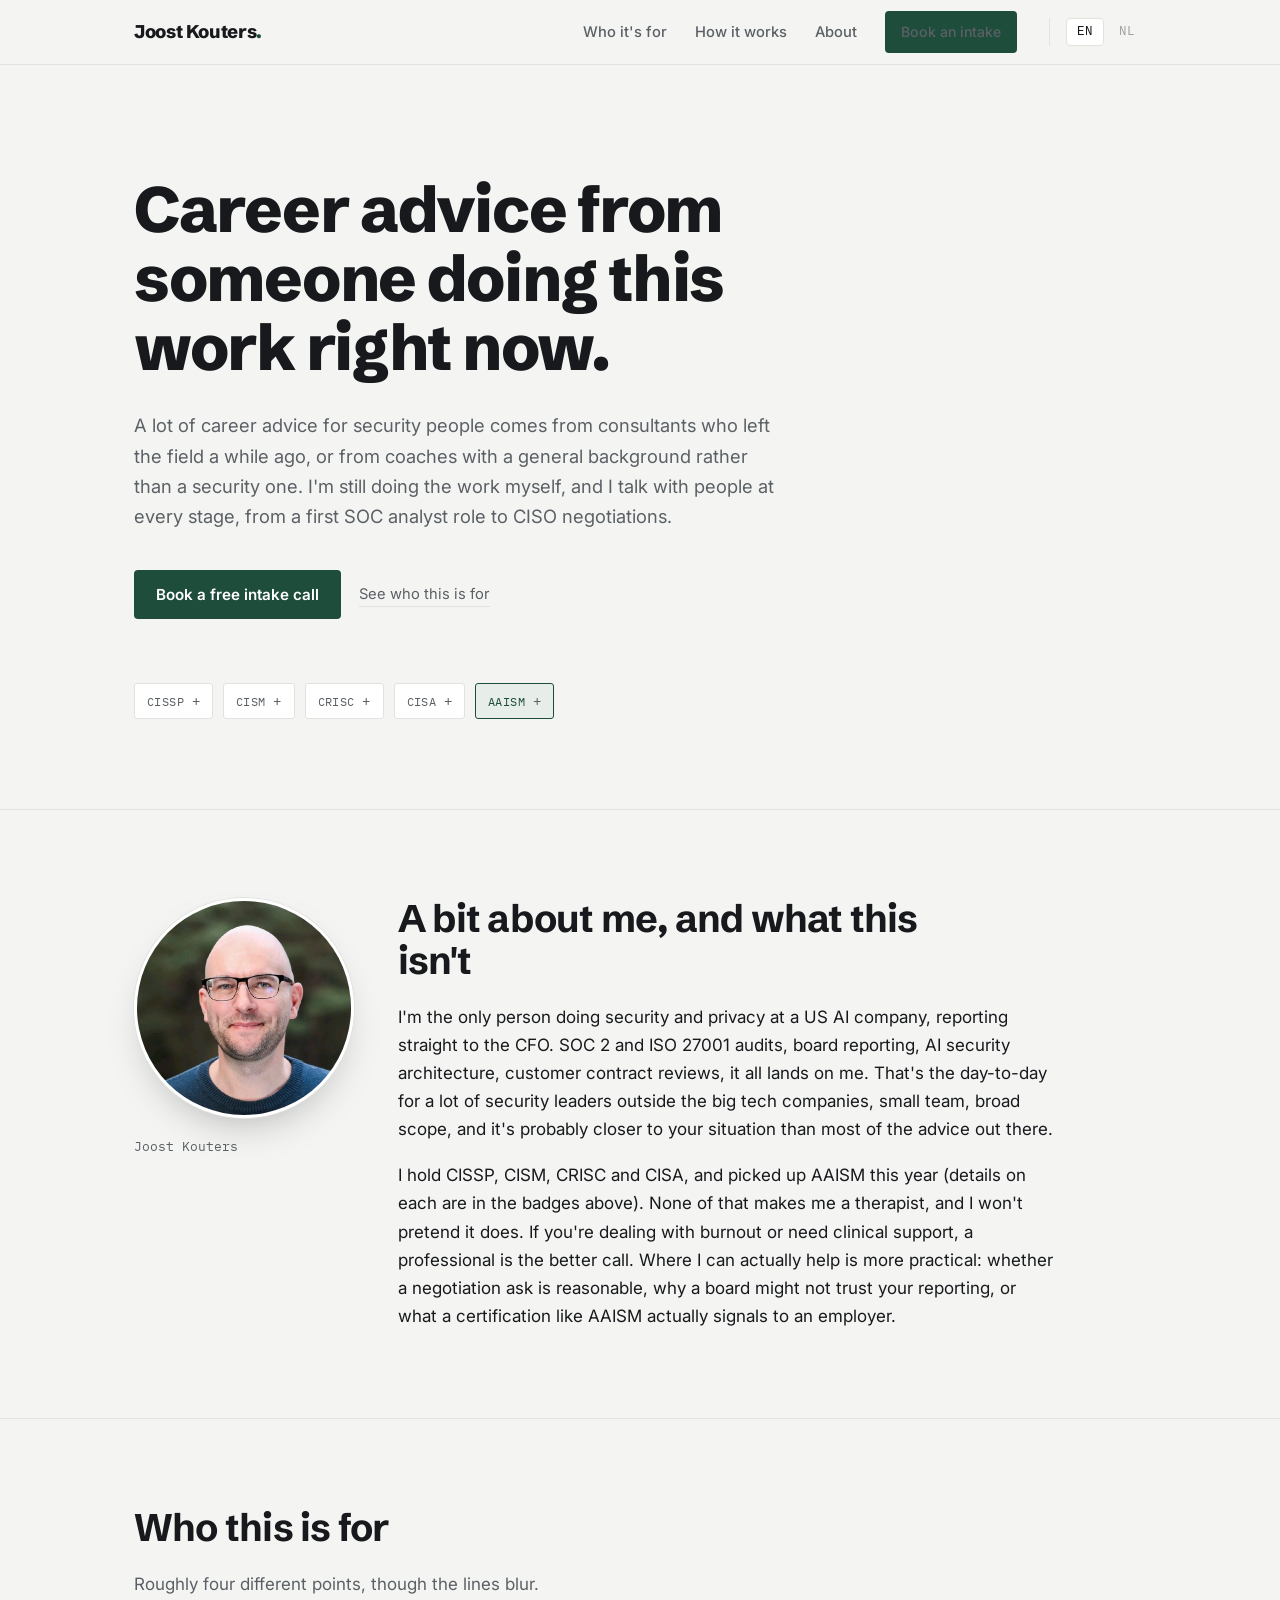
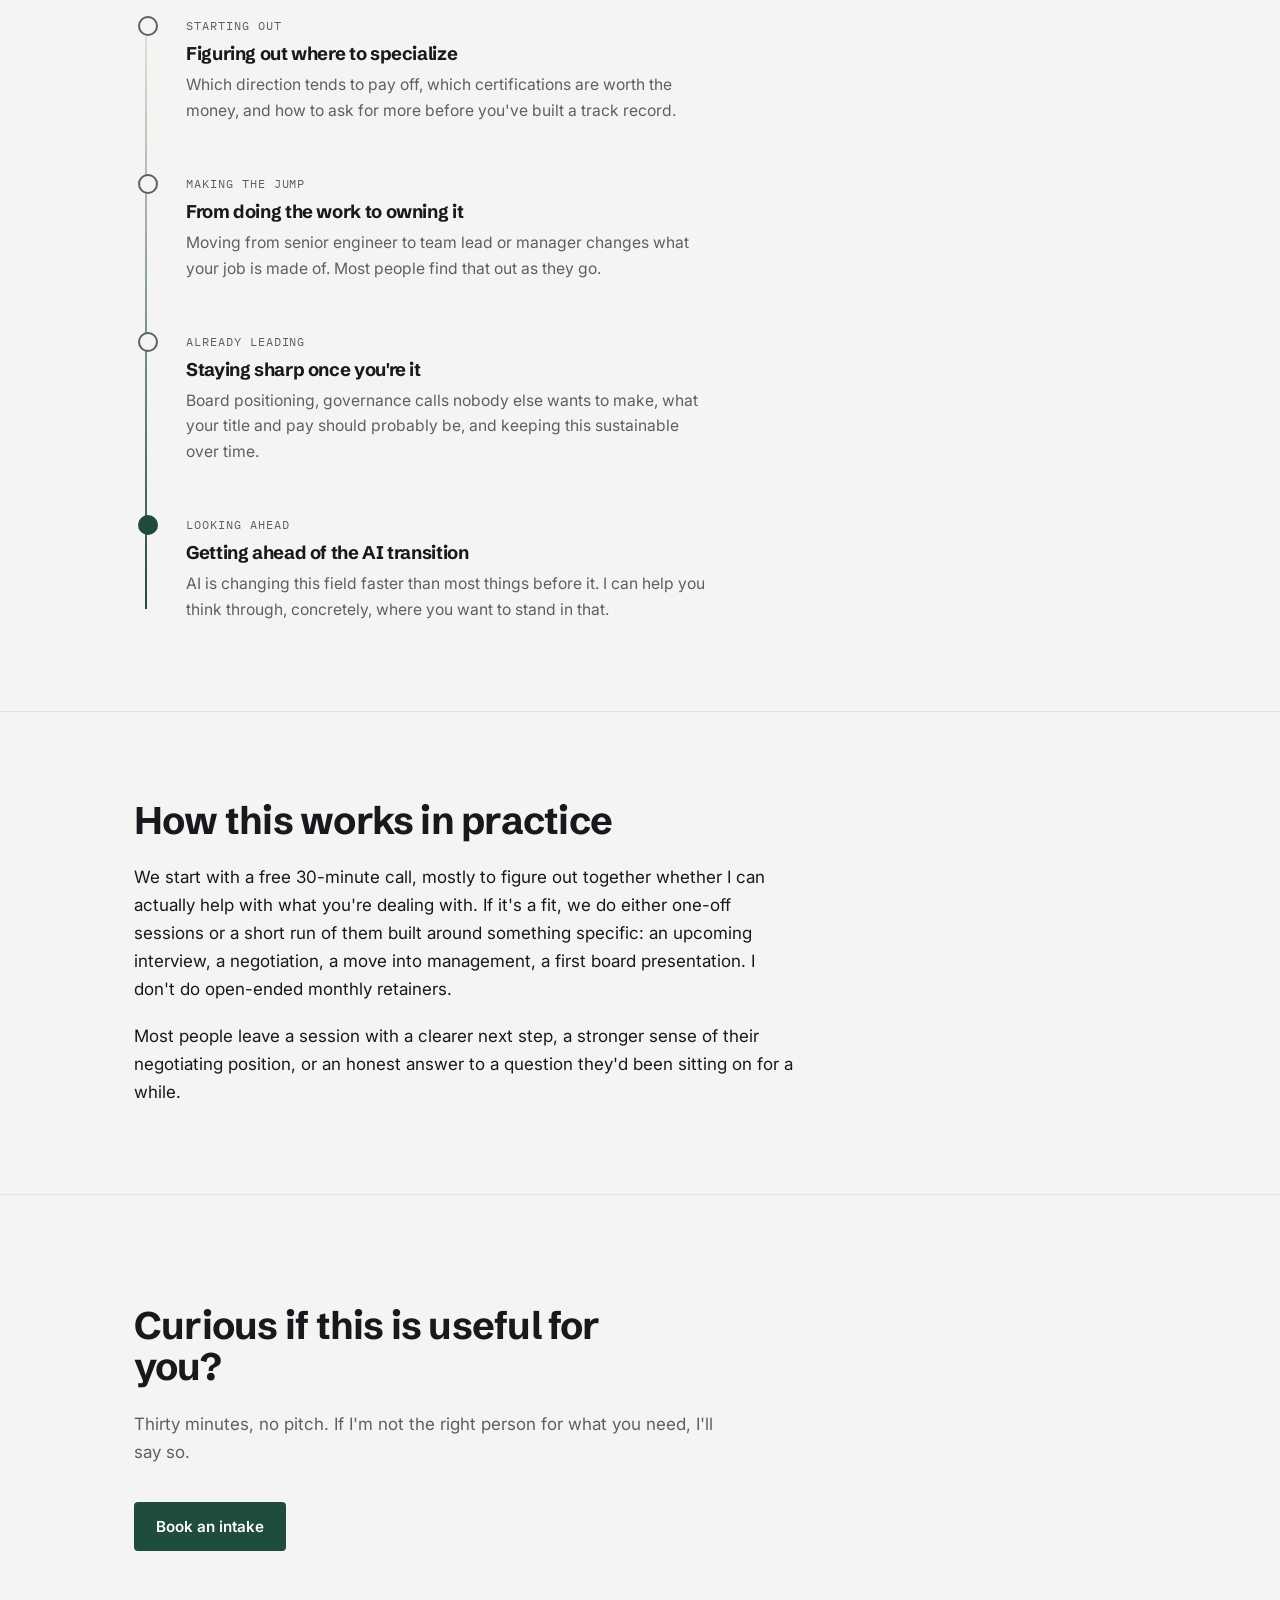
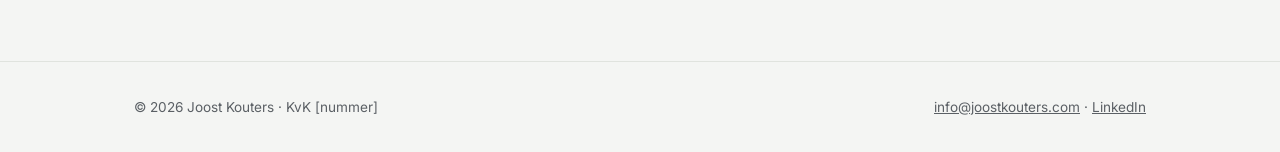
==== commit ea2cad22: "Add files via upload" ====
--- a/coaching/index.html
+++ b/coaching/index.html
@@ -5,9 +5,9 @@
 <meta name="viewport" content="width=device-width, initial-scale=1.0">
 <title data-en="Coaching for Security Professionals — Joost Kouters" data-nl="Coaching voor securityprofessionals — Joost Kouters">Coaching for Security Professionals — Joost Kouters</title>
 <meta name="description"
-  data-en-content="I coach security professionals at every stage, from picking a specialization to negotiating a CISO package. Based on what I'm doing myself right now."
-  data-nl-content="Ik coach securityprofessionals in elke fase, van het kiezen van een specialisatie tot het onderhandelen over een CISO-pakket. Gebaseerd op wat ik zelf nu doe."
-  content="I coach security professionals at every stage, from picking a specialization to negotiating a CISO package. Based on what I'm doing myself right now.">
+  data-en-content="I coach security professionals at every stage, from picking a specialization to negotiating a CISO package. Based on the work I do myself."
+  data-nl-content="Ik coach securityprofessionals in elke fase, van het kiezen van een specialisatie tot het onderhandelen over een CISO-pakket. Gebaseerd op het werk dat ik zelf doe."
+  content="I coach security professionals at every stage, from picking a specialization to negotiating a CISO package. Based on the work I do myself.">
 <link rel="preconnect" href="https://fonts.googleapis.com">
 <link rel="preconnect" href="https://fonts.gstatic.com" crossorigin>
 <link href="https://fonts.googleapis.com/css2?family=Schibsted+Grotesk:wght@400;500;600;700;800&family=Inter:wght@400;500;600&family=IBM+Plex+Mono:wght@400;500&display=swap" rel="stylesheet">
@@ -24,8 +24,8 @@
       <a href="#over" data-en="About" data-nl="Over">About</a>
       <a class="btn small" href="#contact" data-en="Book an intake" data-nl="Plan een intake">Book an intake</a>
       <div class="lang-switch" role="group" aria-label="Language">
-        <button type="button" data-set-lang="en" aria-pressed="true"><span aria-hidden="true">🇬🇧</span><span class="visually-hidden">English</span></button>
-        <button type="button" data-set-lang="nl" aria-pressed="false"><span aria-hidden="true">🇳🇱</span><span class="visually-hidden">Nederlands</span></button>
+        <button type="button" data-set-lang="en" aria-pressed="true">EN</button>
+        <button type="button" data-set-lang="nl" aria-pressed="false">NL</button>
       </div>
     </div>
   </div>
@@ -33,23 +33,53 @@
 
 <header class="hero" id="top">
   <div class="wrap">
-    <h1 data-en="Career advice from someone doing the job right now."
-        data-nl="Carri&egrave;readvies van iemand die het vak nu zelf uitoefent.">Career advice from someone doing the job right now.</h1>
+    <h1 data-en="Career advice from someone doing this work right now."
+        data-nl="Carri&egrave;readvies van iemand die dit werk nu zelf doet.">Career advice from someone doing this work right now.</h1>
     <p class="lede"
-      data-en="Most career advice for security people comes from consultants who left the field years ago, or generalist coaches who've never had to explain a finding to a board. I'm neither. I run security for a company right now, and I talk to people at every stage: from a first SOC analyst job to CISO negotiations."
-      data-nl="De meeste carri&egrave;readviezen voor securitymensen komen van consultants die het vak jaren geleden verlieten, of generalistische coaches die nog nooit een bevinding aan een board hebben moeten uitleggen. Ik ben geen van beide. Ik doe het werk nu, en ik praat met mensen in elke fase: van een eerste SOC-analistrol tot CISO-onderhandelingen.">
-      Most career advice for security people comes from consultants who left the field years ago, or generalist coaches who've never had to explain a finding to a board. I'm neither. I run security for a company right now, and I talk to people at every stage: from a first SOC analyst job to CISO negotiations.
+      data-en="A lot of career advice for security people comes from consultants who left the field a while ago, or from coaches with a general background rather than a security one. I'm still doing the work myself, and I talk with people at every stage, from a first SOC analyst role to CISO negotiations."
+      data-nl="Veel carri&egrave;readvies voor securitymensen komt van consultants die het vak alweer even geleden verlieten, of van coaches met een algemene achtergrond in plaats van een securityachtergrond. Ik doe het werk zelf nog steeds, en ik spreek mensen in elke fase, van een eerste SOC-analistrol tot CISO-onderhandelingen.">
+      A lot of career advice for security people comes from consultants who left the field a while ago, or from coaches with a general background rather than a security one. I'm still doing the work myself, and I talk with people at every stage, from a first SOC analyst role to CISO negotiations.
     </p>
     <div class="hero-cta">
       <a class="btn" href="#contact" data-en="Book a free intake call" data-nl="Plan een gratis intake">Book a free intake call</a>
       <a class="quiet" href="#voorwie" data-en="See who this is for" data-nl="Bekijk voor wie dit is">See who this is for</a>
     </div>
     <div class="certs" aria-label="Certifications">
-      <span class="cert">CISSP</span>
-      <span class="cert">CISM</span>
-      <span class="cert">CRISC</span>
-      <span class="cert">CISA</span>
-      <span class="cert hl">AAISM &middot; AI Security Management</span>
+      <details class="cert-item">
+        <summary>CISSP</summary>
+        <p class="cert-desc" data-en="Certified Information Systems Security Professional. A broad, widely recognized credential covering security leadership and management."
+           data-nl="Certified Information Systems Security Professional. Een brede, breed erkende certificering op het gebied van securityleiderschap en -management.">
+           Certified Information Systems Security Professional. A broad, widely recognized credential covering security leadership and management.
+        </p>
+      </details>
+      <details class="cert-item">
+        <summary>CISM</summary>
+        <p class="cert-desc" data-en="Certified Information Security Manager. Focused on governance and running a security program, rather than hands-on technical work."
+           data-nl="Certified Information Security Manager. Gericht op governance en het runnen van een securityprogramma, in plaats van hands-on technisch werk.">
+           Certified Information Security Manager. Focused on governance and running a security program, rather than hands-on technical work.
+        </p>
+      </details>
+      <details class="cert-item">
+        <summary>CRISC</summary>
+        <p class="cert-desc" data-en="Certified in Risk and Information Systems Control. Focused on identifying and managing IT risk."
+           data-nl="Certified in Risk and Information Systems Control. Gericht op het identificeren en beheersen van IT-risico's.">
+           Certified in Risk and Information Systems Control. Focused on identifying and managing IT risk.
+        </p>
+      </details>
+      <details class="cert-item">
+        <summary>CISA</summary>
+        <p class="cert-desc" data-en="Certified Information Systems Auditor. A standard credential for IT auditing and controls."
+           data-nl="Certified Information Systems Auditor. Een standaardcertificering voor IT-auditing en -controls.">
+           Certified Information Systems Auditor. A standard credential for IT auditing and controls.
+        </p>
+      </details>
+      <details class="cert-item hl">
+        <summary>AAISM</summary>
+        <p class="cert-desc" data-en="Advanced in AI Security Management, a new ISACA certification for governing AI risk. I'm among the first people certified worldwide."
+           data-nl="Advanced in AI Security Management, een nieuwe ISACA-certificering voor het beheersen van AI-risico. Ik behoor tot de eersten wereldwijd die deze hebben gehaald.">
+           Advanced in AI Security Management, a new ISACA certification for governing AI risk. I'm among the first people certified worldwide.
+        </p>
+      </details>
     </div>
   </div>
 </header>
@@ -63,13 +93,13 @@
     <div>
       <h2 data-en="A bit about me, and what this isn't" data-nl="Iets over mij, en wat dit niet is">A bit about me, and what this isn't</h2>
       <div class="prose reveal">
-      <p data-en="I'm the only person doing security and privacy at a US AI company, reporting straight to the CFO, no team of specialists to lean on. SOC 2 and ISO 27001 audits, board reporting, AI security architecture, customer contract reviews. All of it lands on me. That's not a complaint, it's just what the job looks like for most security leaders outside the big tech companies, and it's probably closer to your reality than what a Fortune 500 CISO would tell you."
-         data-nl="Ik ben de enige die security en privacy doet bij een Amerikaans AI-bedrijf, rapporteer rechtstreeks aan de CFO, geen team van specialisten om op te leunen. SOC 2- en ISO 27001-audits, boardrapportage, AI-securityarchitectuur, klantcontractreviews. Het landt allemaal bij mij. Dat is geen klacht, het is gewoon hoe de baan eruitziet voor de meeste securityleiders buiten de grote techbedrijven, en dat is waarschijnlijk dichter bij jouw realiteit dan wat een Fortune 500-CISO je zou vertellen.">
-         I'm the only person doing security and privacy at a US AI company, reporting straight to the CFO, no team of specialists to lean on. SOC 2 and ISO 27001 audits, board reporting, AI security architecture, customer contract reviews. All of it lands on me. That's not a complaint, it's just what the job looks like for most security leaders outside the big tech companies, and it's probably closer to your reality than what a Fortune 500 CISO would tell you.
+      <p data-en="I'm the only person doing security and privacy at a US AI company, reporting straight to the CFO. SOC 2 and ISO 27001 audits, board reporting, AI security architecture, customer contract reviews, it all lands on me. That's the day-to-day for a lot of security leaders outside the big tech companies, small team, broad scope, and it's probably closer to your situation than most of the advice out there."
+         data-nl="Ik ben degene die security en privacy doet bij een Amerikaans AI-bedrijf, en rapporteer rechtstreeks aan de CFO. SOC 2- en ISO 27001-audits, boardrapportage, AI-securityarchitectuur, klantcontractreviews, het landt allemaal bij mij. Dat is de dagelijkse realiteit voor veel securityleiders buiten de grote techbedrijven: klein team, brede scope, en waarschijnlijk dichter bij jouw situatie dan het meeste advies dat er is.">
+         I'm the only person doing security and privacy at a US AI company, reporting straight to the CFO. SOC 2 and ISO 27001 audits, board reporting, AI security architecture, customer contract reviews, it all lands on me. That's the day-to-day for a lot of security leaders outside the big tech companies, small team, broad scope, and it's probably closer to your situation than most of the advice out there.
       </p>
-      <p data-en="I picked up CISSP, CISM, CRISC and CISA along the way, and this year I got AAISM, one of the first people anywhere to hold it. None of that makes me a therapist or a generic career coach, and I won't pretend it does. If you want help processing burnout or a personality assessment, I'm not your guy. If you want a straight answer on whether your negotiation ask is reasonable, why your board doesn't trust your reporting, or what AAISM actually signals to an employer, that's the conversation I'm good at."
-         data-nl="Ik heb onderweg CISSP, CISM, CRISC en CISA gehaald, en dit jaar AAISM, een van de eersten wereldwijd. Niets daarvan maakt me een therapeut of een generieke loopbaancoach, en dat doe ik ook niet alsof. Wil je hulp bij het verwerken van een burn-out of een persoonlijkheidstest, dan ben ik niet je man. Wil je een eerlijk antwoord op of je onderhandelingsinzet redelijk is, waarom je board je rapportage niet vertrouwt, of wat AAISM een werkgever eigenlijk vertelt, dat is het gesprek waar ik goed in ben.">
-         I picked up CISSP, CISM, CRISC and CISA along the way, and this year I got AAISM, one of the first people anywhere to hold it. None of that makes me a therapist or a generic career coach, and I won't pretend it does. If you want help processing burnout or a personality assessment, I'm not your guy. If you want a straight answer on whether your negotiation ask is reasonable, why your board doesn't trust your reporting, or what AAISM actually signals to an employer, that's the conversation I'm good at.
+      <p data-en="I hold CISSP, CISM, CRISC and CISA, and picked up AAISM this year (details on each are in the badges above). None of that makes me a therapist, and I won't pretend it does. If you're dealing with burnout or need clinical support, a professional is the better call. Where I can actually help is more practical: whether a negotiation ask is reasonable, why a board might not trust your reporting, or what a certification like AAISM actually signals to an employer."
+         data-nl="Ik heb CISSP, CISM, CRISC en CISA, en heb dit jaar AAISM gehaald (details per certificering staan hierboven). Niets daarvan maakt me een therapeut, en dat doe ik ook niet alsof. Zit je met een burn-out of heb je professionele begeleiding nodig, dan kun je beter bij een specialist terecht. Waar ik wel bij kan helpen is praktischer: of een onderhandelingsinzet redelijk is, waarom een board je rapportage niet vertrouwt, of wat een certificering als AAISM eigenlijk betekent voor een werkgever.">
+         I hold CISSP, CISM, CRISC and CISA, and picked up AAISM this year (details on each are in the badges above). None of that makes me a therapist, and I won't pretend it does. If you're dealing with burnout or need clinical support, a professional is the better call. Where I can actually help is more practical: whether a negotiation ask is reasonable, why a board might not trust your reporting, or what a certification like AAISM actually signals to an employer.
       </p>
       </div>
     </div>
@@ -80,41 +110,41 @@
   <div class="wrap">
     <h2 data-en="Who this is for" data-nl="Voor wie dit is">Who this is for</h2>
     <p style="max-width:58ch;color:#5B6065;margin-bottom:8px"
-       data-en="I work with people at four different points, though the lines blur."
-       data-nl="Ik werk met mensen op vier verschillende punten, al lopen de grenzen door elkaar.">
-       I work with people at four different points, though the lines blur.
+       data-en="Roughly four different points, though the lines blur."
+       data-nl="Grofweg vier verschillende punten, al lopen de grenzen door elkaar.">
+       Roughly four different points, though the lines blur.
     </p>
     <div class="ladder" role="list">
       <div class="rung reveal" role="listitem">
         <span class="stage" data-en="Starting out" data-nl="Beginnend">Starting out</span>
         <h3 data-en="Figuring out where to specialize" data-nl="Uitzoeken waar je in specialiseert">Figuring out where to specialize</h3>
-        <p data-en="Which direction actually pays off, which certifications are worth the money, and how to ask for more before you've built a track record."
-           data-nl="Welke richting echt loont, welke certificeringen de moeite waard zijn, en hoe je meer vraagt voordat je een trackrecord hebt opgebouwd.">
-           Which direction actually pays off, which certifications are worth the money, and how to ask for more before you've built a track record.
+        <p data-en="Which direction tends to pay off, which certifications are worth the money, and how to ask for more before you've built a track record."
+           data-nl="Welke richting doorgaans loont, welke certificeringen de moeite waard zijn, en hoe je meer vraagt voordat je een trackrecord hebt opgebouwd.">
+           Which direction tends to pay off, which certifications are worth the money, and how to ask for more before you've built a track record.
         </p>
       </div>
       <div class="rung reveal" role="listitem">
         <span class="stage" data-en="Making the jump" data-nl="De sprong maken">Making the jump</span>
         <h3 data-en="From doing the work to owning it" data-nl="Van het werk doen naar het werk bezitten">From doing the work to owning it</h3>
-        <p data-en="The step from senior engineer to team lead or manager changes what your job is made of. Most people find that out the hard way."
-           data-nl="De stap van senior engineer naar teamlead of manager verandert waar je baan uit bestaat. De meeste mensen komen daar op de harde manier achter.">
-           The step from senior engineer to team lead or manager changes what your job is made of. Most people find that out the hard way.
+        <p data-en="Moving from senior engineer to team lead or manager changes what your job is made of. Most people find that out as they go."
+           data-nl="De overstap van senior engineer naar teamlead of manager verandert waar je baan uit bestaat. De meeste mensen ontdekken dat gaandeweg.">
+           Moving from senior engineer to team lead or manager changes what your job is made of. Most people find that out as they go.
         </p>
       </div>
       <div class="rung reveal" role="listitem">
         <span class="stage" data-en="Already leading" data-nl="Al leidinggevend">Already leading</span>
         <h3 data-en="Staying sharp once you're it" data-nl="Scherp blijven als je er eenmaal bent">Staying sharp once you're it</h3>
-        <p data-en="Board positioning, governance calls nobody else wants to make, what your title and pay actually should be, and how you keep doing this without burning out."
-           data-nl="Boardpositionering, governance-beslissingen die niemand anders wil nemen, wat je titel en salaris eigenlijk zouden moeten zijn, en hoe je dit volhoudt zonder op te branden.">
-           Board positioning, governance calls nobody else wants to make, what your title and pay actually should be, and how you keep doing this without burning out.
+        <p data-en="Board positioning, governance calls nobody else wants to make, what your title and pay should probably be, and keeping this sustainable over time."
+           data-nl="Boardpositionering, governance-beslissingen die niemand anders wil nemen, wat je titel en salaris waarschijnlijk zouden moeten zijn, en dit vol te houden over langere tijd.">
+           Board positioning, governance calls nobody else wants to make, what your title and pay should probably be, and keeping this sustainable over time.
         </p>
       </div>
       <div class="rung reveal" role="listitem">
         <span class="stage" data-en="Looking ahead" data-nl="Vooruitkijken">Looking ahead</span>
-        <h3 data-en="Getting ahead of AI, not behind it" data-nl="AI voor blijven, niet erachteraan lopen">Getting ahead of AI, not behind it</h3>
-        <p data-en="AI is reshaping this field faster than anything before it. I help you figure out where you want to stand in that, concretely, not as a buzzword."
-           data-nl="AI verandert dit vakgebied sneller dan wat dan ook daarvoor. Ik help je concreet bepalen waar je wilt staan, niet als buzzword.">
-           AI is reshaping this field faster than anything before it. I help you figure out where you want to stand in that, concretely, not as a buzzword.
+        <h3 data-en="Getting ahead of the AI transition" data-nl="De AI-transitie voor blijven">Getting ahead of the AI transition</h3>
+        <p data-en="AI is changing this field faster than most things before it. I can help you think through, concretely, where you want to stand in that."
+           data-nl="AI verandert dit vakgebied sneller dan de meeste ontwikkelingen ervoor. Ik kan je helpen concreet na te denken over waar je in wilt staan.">
+           AI is changing this field faster than most things before it. I can help you think through, concretely, where you want to stand in that.
         </p>
       </div>
     </div>
@@ -123,15 +153,15 @@
 
 <section id="werkwijze">
   <div class="wrap">
-    <h2 data-en="How this actually works" data-nl="Hoe dit in de praktijk werkt">How this actually works</h2>
+    <h2 data-en="How this works in practice" data-nl="Hoe dit in de praktijk werkt">How this works in practice</h2>
     <div class="prose reveal">
-      <p data-en="We start with a free 30-minute call. Not a sales pitch, an actual conversation to figure out if I can help with what you're dealing with. If it's a fit, we do either one-off sessions or a short run of them built around something specific: an interview coming up, a negotiation, a move into management, your first time presenting to a board. I don't do open-ended monthly retainers with no endpoint."
-         data-nl="We beginnen met een gratis gesprek van dertig minuten. Geen verkooppraatje, een echt gesprek om te bepalen of ik kan helpen met waar je tegenaan loopt. Als het klikt, doen we losse sessies of een korte reeks rond iets concreets: een aankomend sollicitatiegesprek, een onderhandeling, een overstap naar management, je eerste boardpresentatie. Ik doe geen open-einde maandelijkse abonnementen zonder eindpunt.">
-         We start with a free 30-minute call. Not a sales pitch, an actual conversation to figure out if I can help with what you're dealing with. If it's a fit, we do either one-off sessions or a short run of them built around something specific: an interview coming up, a negotiation, a move into management, your first time presenting to a board. I don't do open-ended monthly retainers with no endpoint.
+      <p data-en="We start with a free 30-minute call, mostly to figure out together whether I can actually help with what you're dealing with. If it's a fit, we do either one-off sessions or a short run of them built around something specific: an upcoming interview, a negotiation, a move into management, a first board presentation. I don't do open-ended monthly retainers."
+         data-nl="We beginnen met een gratis gesprek van dertig minuten, vooral om samen te bepalen of ik echt kan helpen met waar je tegenaan loopt. Als het klikt, doen we losse sessies of een korte reeks rond iets concreets: een aankomend sollicitatiegesprek, een onderhandeling, een overstap naar management, een eerste boardpresentatie. Ik doe geen open-einde maandelijkse abonnementen.">
+         We start with a free 30-minute call, mostly to figure out together whether I can actually help with what you're dealing with. If it's a fit, we do either one-off sessions or a short run of them built around something specific: an upcoming interview, a negotiation, a move into management, a first board presentation. I don't do open-ended monthly retainers.
       </p>
-      <p data-en="People I've talked to leave with a clearer next step, a stronger negotiating position, or just a straight answer to a question they'd been sitting on."
-         data-nl="Mensen met wie ik heb gesproken gaan weg met een duidelijkere volgende stap, een sterkere onderhandelingspositie, of gewoon een eerlijk antwoord op een vraag waar ze al een tijd mee zaten.">
-         People I've talked to leave with a clearer next step, a stronger negotiating position, or just a straight answer to a question they'd been sitting on.
+      <p data-en="Most people leave a session with a clearer next step, a stronger sense of their negotiating position, or an honest answer to a question they'd been sitting on for a while."
+         data-nl="De meeste mensen gaan na afloop weg met een duidelijkere volgende stap, meer gevoel voor hun onderhandelingspositie, of een eerlijk antwoord op een vraag waar ze al een tijd mee zaten.">
+         Most people leave a session with a clearer next step, a stronger sense of their negotiating position, or an honest answer to a question they'd been sitting on for a while.
       </p>
     </div>
   </div>
@@ -139,7 +169,7 @@
 
 <section class="cta" id="contact">
   <div class="wrap">
-    <h2 data-en="Want to see if this is useful?" data-nl="Benieuwd of dit iets voor je is?">Want to see if this is useful?</h2>
+    <h2 data-en="Curious if this is useful for you?" data-nl="Benieuwd of dit iets voor je is?">Curious if this is useful for you?</h2>
     <p data-en="Thirty minutes, no pitch. If I'm not the right person for what you need, I'll say so."
        data-nl="Dertig minuten, geen verkooppraatje. Als ik niet de juiste persoon ben voor wat je nodig hebt, zeg ik dat gewoon.">
        Thirty minutes, no pitch. If I'm not the right person for what you need, I'll say so.
--- a/style.css
+++ b/style.css
@@ -48,15 +48,38 @@
 .lang-switch{display:flex;gap:4px;margin-left:4px;padding-left:16px;border-left:1px solid var(--line)}
 @media(max-width:720px){.lang-switch{border-left:none;padding-left:0}}
 .lang-switch button{
-  background:none;border:1px solid transparent;border-radius:4px;
-  font-size:1.05rem;line-height:1;padding:6px 8px;cursor:pointer;
-  opacity:.4;transition:opacity .15s ease, border-color .15s ease, background .15s ease;
-}
-.lang-switch button:hover{opacity:.75}
-.lang-switch button[aria-pressed="true"]{opacity:1;border-color:var(--line);background:#fff}
+  font-family:'IBM Plex Mono',monospace;font-size:.78rem;letter-spacing:.04em;font-weight:500;
+  background:none;border:1px solid transparent;border-radius:4px;color:var(--muted);
+  line-height:1;padding:7px 10px;cursor:pointer;
+  opacity:.55;transition:opacity .15s ease, border-color .15s ease, background .15s ease, color .15s ease;
+}
+.lang-switch button:hover{opacity:.9}
+.lang-switch button[aria-pressed="true"]{opacity:1;border-color:var(--line);background:#fff;color:var(--ink)}
 .visually-hidden{
   position:absolute;width:1px;height:1px;padding:0;margin:-1px;overflow:hidden;
   clip:rect(0,0,0,0);white-space:nowrap;border:0;
+}
+
+/* ---------- certifications (expandable) ---------- */
+.cert-item{
+  border:1px solid var(--line);border-radius:3px;background:#fff;
+  transition:border-color .15s ease, background .15s ease;
+}
+.cert-item[open]{background:var(--spruce-soft);border-color:var(--spruce)}
+.cert-item summary{
+  font-family:'IBM Plex Mono',monospace;font-size:.78rem;letter-spacing:.04em;
+  padding:6px 12px;color:var(--muted);cursor:pointer;list-style:none;
+  display:flex;align-items:center;gap:7px;user-select:none;
+}
+.cert-item summary::-webkit-details-marker{display:none}
+.cert-item summary::after{content:"+";color:var(--muted);font-size:.85rem}
+.cert-item[open] summary::after{content:"\2212"}
+.cert-item[open] summary{color:var(--spruce)}
+.cert-item.hl{border-color:var(--spruce);background:var(--spruce-soft)}
+.cert-item.hl summary{color:var(--spruce)}
+.cert-item .cert-desc{
+  padding:0 12px 12px;font-size:.85rem;line-height:1.55;color:var(--muted);
+  max-width:260px;font-family:'Inter',sans-serif;letter-spacing:normal;
 }
 
 /* ---------- hero ---------- */
